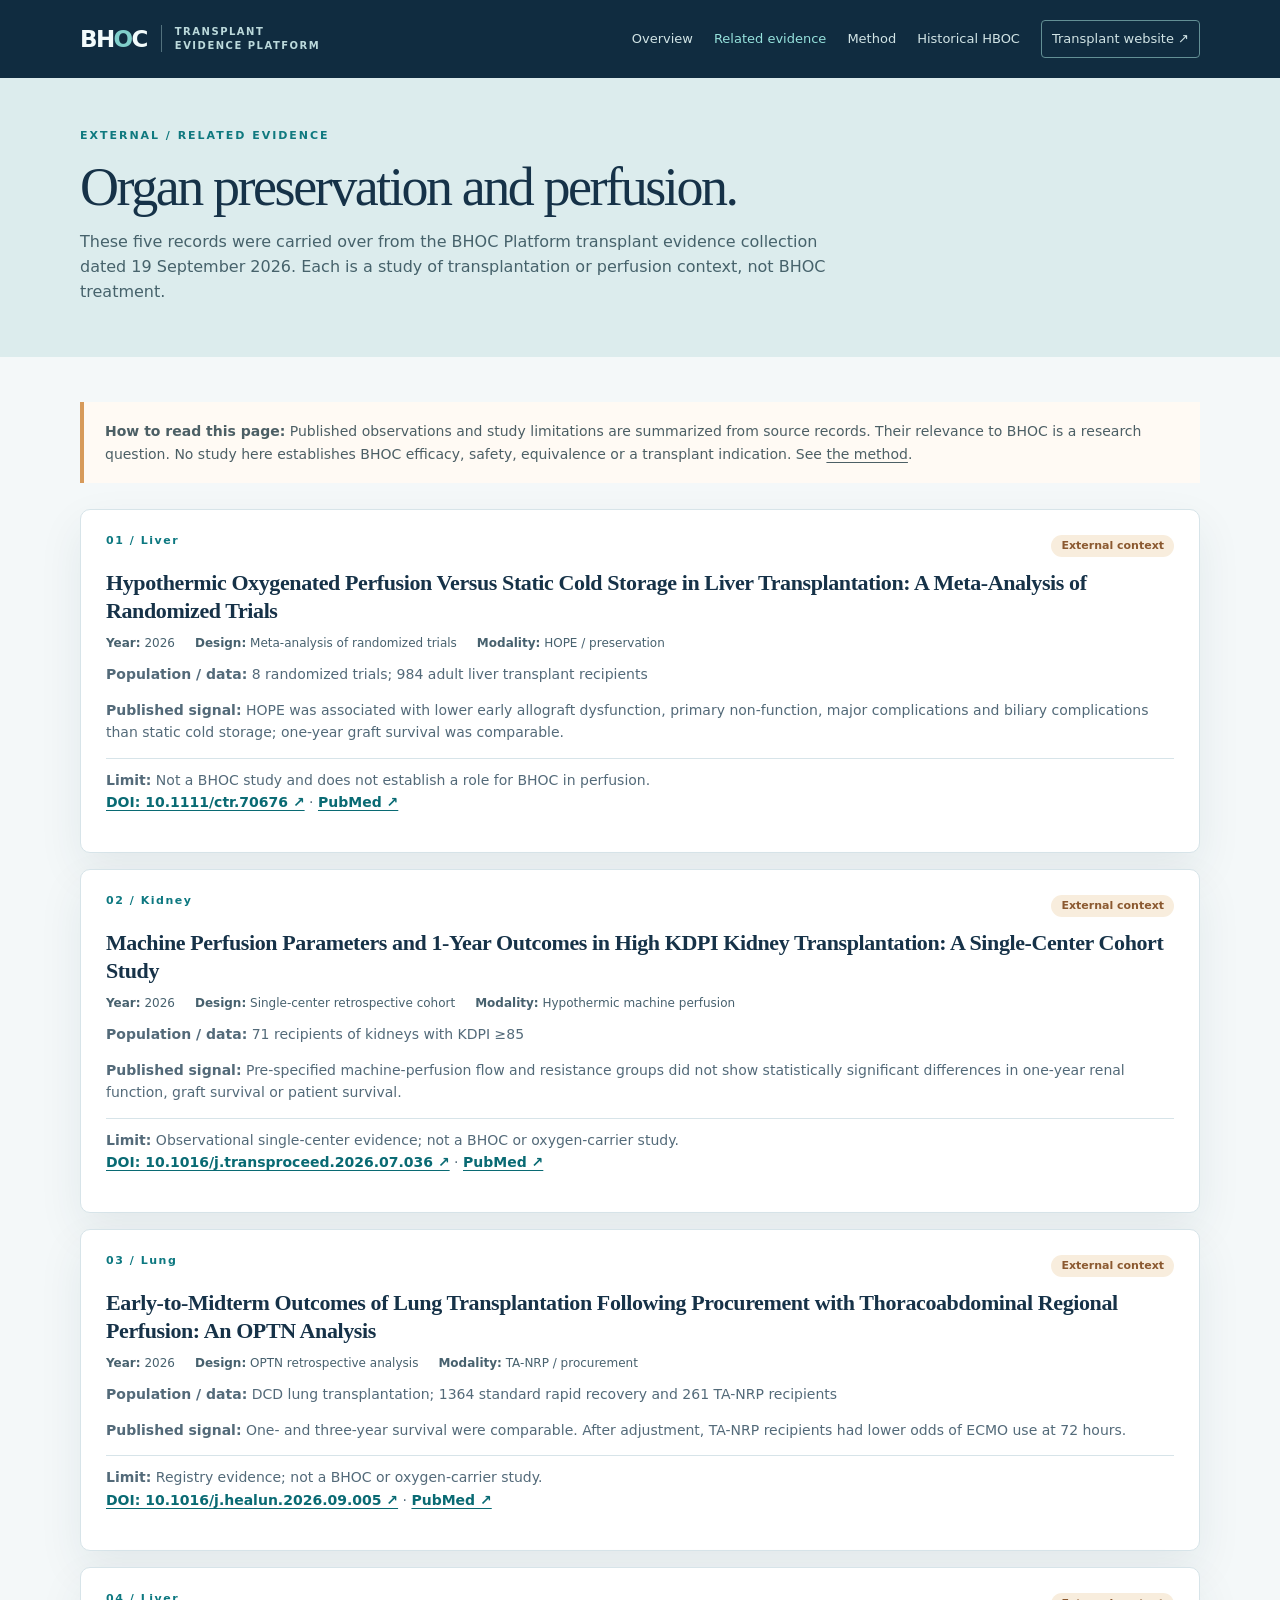
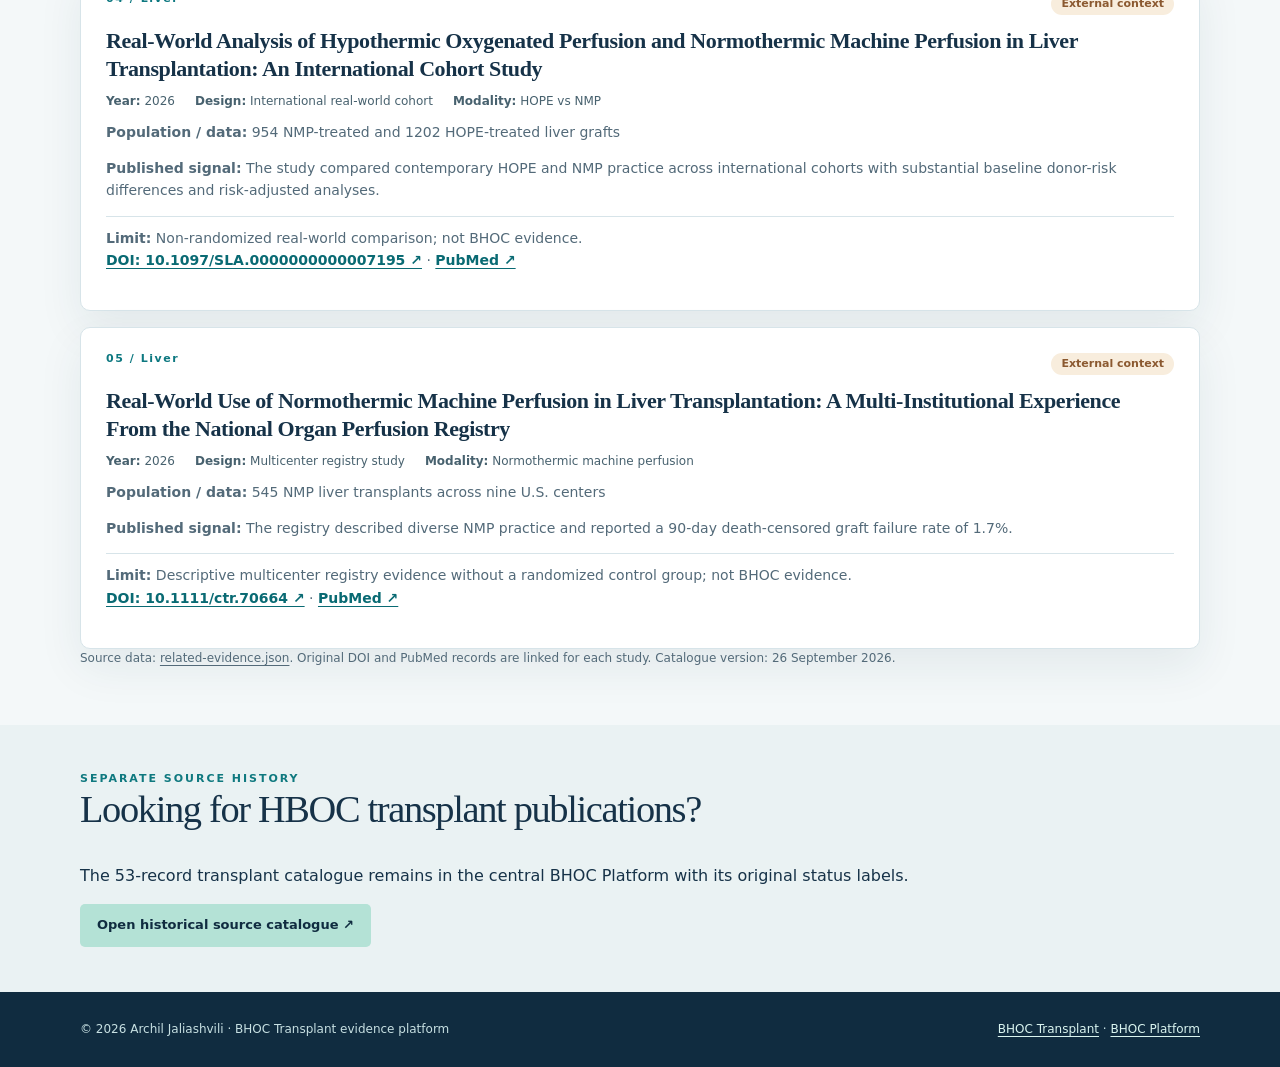
==== evidence.html @ d85bb1bb "Establish transplant evidence platform with source-linked related studies" ====
<!doctype html>
<html lang="en">
<head>
  <meta charset="utf-8"><meta name="viewport" content="width=device-width,initial-scale=1">
  <title>Related Transplant Evidence | BHOC Transplant Platform</title>
  <meta name="description" content="Five external transplant studies on organ preservation, oxygenated perfusion and procurement, with original sources and explicit BHOC evidence boundaries.">
  <meta name="robots" content="index,follow">
  <link rel="canonical" href="https://archiljali.github.io/BHOC-Transplant-platform/evidence.html">
  <link rel="stylesheet" href="assets/site.css">
</head>
<body>
<a class="skip" href="#main">Skip to content</a>
<header class="top"><nav class="wrap nav" aria-label="Main navigation">
  <a class="brand" href="./"><span class="mark">BH<span>O</span>C</span><span class="brand-sub">Transplant<br>Evidence Platform</span></a>
  <div class="links"><a href="./">Overview</a><a href="evidence.html" aria-current="page">Related evidence</a><a href="methodology.html">Method</a><a href="https://archiljali.github.io/BHOC-platform/transplant/Transplant-index.html">Historical HBOC</a><a class="web" href="https://bhoctransplant.com/">Transplant website ↗</a></div>
</nav></header>
<main id="main">
<section class="subhero"><div class="wrap"><div class="eyebrow">External / Related evidence</div><h1>Organ preservation and perfusion.</h1><p>These five records were carried over from the BHOC Platform transplant evidence collection dated 19 September 2026. Each is a study of transplantation or perfusion context, not BHOC treatment.</p></div></section>
<section class="section tight"><div class="wrap">
  <div class="notice"><strong>How to read this page:</strong> Published observations and study limitations are summarized from source records. Their relevance to BHOC is a research question. No study here establishes BHOC efficacy, safety, equivalence or a transplant indication. See <a href="methodology.html">the method</a>.</div>
  <div class="records">
<article class="record" id="TR-REL-2026-001"><div class="record-top"><span class="number">01 / Liver</span><span class="chip context">External context</span></div><h2>Hypothermic Oxygenated Perfusion Versus Static Cold Storage in Liver Transplantation: A Meta-Analysis of Randomized Trials</h2><dl><div><dt>Year:</dt> <dd>2026</dd></div><div><dt>Design:</dt> <dd>Meta-analysis of randomized trials</dd></div><div><dt>Modality:</dt> <dd>HOPE / preservation</dd></div></dl><p><strong>Population / data:</strong> 8 randomized trials; 984 adult liver transplant recipients</p><p><strong>Published signal:</strong> HOPE was associated with lower early allograft dysfunction, primary non-function, major complications and biliary complications than static cold storage; one-year graft survival was comparable.</p><p class="boundary"><strong>Limit:</strong> Not a BHOC study and does not establish a role for BHOC in perfusion.</p><p class="small"><a href="https://doi.org/10.1111/ctr.70676" rel="noopener noreferrer">DOI: 10.1111/ctr.70676 ↗</a> · <a href="https://pubmed.ncbi.nlm.nih.gov/42717689/" rel="noopener noreferrer">PubMed ↗</a></p></article>
<article class="record" id="TR-REL-2026-002"><div class="record-top"><span class="number">02 / Kidney</span><span class="chip context">External context</span></div><h2>Machine Perfusion Parameters and 1-Year Outcomes in High KDPI Kidney Transplantation: A Single-Center Cohort Study</h2><dl><div><dt>Year:</dt> <dd>2026</dd></div><div><dt>Design:</dt> <dd>Single-center retrospective cohort</dd></div><div><dt>Modality:</dt> <dd>Hypothermic machine perfusion</dd></div></dl><p><strong>Population / data:</strong> 71 recipients of kidneys with KDPI ≥85</p><p><strong>Published signal:</strong> Pre-specified machine-perfusion flow and resistance groups did not show statistically significant differences in one-year renal function, graft survival or patient survival.</p><p class="boundary"><strong>Limit:</strong> Observational single-center evidence; not a BHOC or oxygen-carrier study.</p><p class="small"><a href="https://doi.org/10.1016/j.transproceed.2026.07.036" rel="noopener noreferrer">DOI: 10.1016/j.transproceed.2026.07.036 ↗</a> · <a href="https://pubmed.ncbi.nlm.nih.gov/42731909/" rel="noopener noreferrer">PubMed ↗</a></p></article>
<article class="record" id="TR-REL-2026-003"><div class="record-top"><span class="number">03 / Lung</span><span class="chip context">External context</span></div><h2>Early-to-Midterm Outcomes of Lung Transplantation Following Procurement with Thoracoabdominal Regional Perfusion: An OPTN Analysis</h2><dl><div><dt>Year:</dt> <dd>2026</dd></div><div><dt>Design:</dt> <dd>OPTN retrospective analysis</dd></div><div><dt>Modality:</dt> <dd>TA-NRP / procurement</dd></div></dl><p><strong>Population / data:</strong> DCD lung transplantation; 1364 standard rapid recovery and 261 TA-NRP recipients</p><p><strong>Published signal:</strong> One- and three-year survival were comparable. After adjustment, TA-NRP recipients had lower odds of ECMO use at 72 hours.</p><p class="boundary"><strong>Limit:</strong> Registry evidence; not a BHOC or oxygen-carrier study.</p><p class="small"><a href="https://doi.org/10.1016/j.healun.2026.09.005" rel="noopener noreferrer">DOI: 10.1016/j.healun.2026.09.005 ↗</a> · <a href="https://pubmed.ncbi.nlm.nih.gov/42731647/" rel="noopener noreferrer">PubMed ↗</a></p></article>
<article class="record" id="TR-REL-2026-004"><div class="record-top"><span class="number">04 / Liver</span><span class="chip context">External context</span></div><h2>Real-World Analysis of Hypothermic Oxygenated Perfusion and Normothermic Machine Perfusion in Liver Transplantation: An International Cohort Study</h2><dl><div><dt>Year:</dt> <dd>2026</dd></div><div><dt>Design:</dt> <dd>International real-world cohort</dd></div><div><dt>Modality:</dt> <dd>HOPE vs NMP</dd></div></dl><p><strong>Population / data:</strong> 954 NMP-treated and 1202 HOPE-treated liver grafts</p><p><strong>Published signal:</strong> The study compared contemporary HOPE and NMP practice across international cohorts with substantial baseline donor-risk differences and risk-adjusted analyses.</p><p class="boundary"><strong>Limit:</strong> Non-randomized real-world comparison; not BHOC evidence.</p><p class="small"><a href="https://doi.org/10.1097/SLA.0000000000007195" rel="noopener noreferrer">DOI: 10.1097/SLA.0000000000007195 ↗</a> · <a href="https://pubmed.ncbi.nlm.nih.gov/42684111/" rel="noopener noreferrer">PubMed ↗</a></p></article>
<article class="record" id="TR-REL-2026-005"><div class="record-top"><span class="number">05 / Liver</span><span class="chip context">External context</span></div><h2>Real-World Use of Normothermic Machine Perfusion in Liver Transplantation: A Multi-Institutional Experience From the National Organ Perfusion Registry</h2><dl><div><dt>Year:</dt> <dd>2026</dd></div><div><dt>Design:</dt> <dd>Multicenter registry study</dd></div><div><dt>Modality:</dt> <dd>Normothermic machine perfusion</dd></div></dl><p><strong>Population / data:</strong> 545 NMP liver transplants across nine U.S. centers</p><p><strong>Published signal:</strong> The registry described diverse NMP practice and reported a 90-day death-censored graft failure rate of 1.7%.</p><p class="boundary"><strong>Limit:</strong> Descriptive multicenter registry evidence without a randomized control group; not BHOC evidence.</p><p class="small"><a href="https://doi.org/10.1111/ctr.70664" rel="noopener noreferrer">DOI: 10.1111/ctr.70664 ↗</a> · <a href="https://pubmed.ncbi.nlm.nih.gov/42672047/" rel="noopener noreferrer">PubMed ↗</a></p></article>
  </div>
  <p class="small">Source data: <a href="data/related-evidence.json">related-evidence.json</a>. Original DOI and PubMed records are linked for each study. Catalogue version: 26 September 2026.</p>
</div></section>
<section class="section alt tight"><div class="wrap"><div class="eyebrow">Separate source history</div><h2>Looking for HBOC transplant publications?</h2><p>The 53-record transplant catalogue remains in the central BHOC Platform with its original status labels.</p><a class="button" href="https://archiljali.github.io/BHOC-platform/transplant/Transplant-index.html">Open historical source catalogue ↗</a></div></section>
</main>
<footer class="footer"><div class="wrap"><span>© 2026 Archil Jaliashvili · BHOC Transplant evidence platform</span><span><a href="https://bhoctransplant.com/">BHOC Transplant</a> · <a href="https://archiljali.github.io/BHOC-platform/">BHOC Platform</a></span></div></footer>
</body></html>
---- assets/site.css ----
:root{color-scheme:light;--ink:#163248;--muted:#536a79;--line:#d7e4e9;--bg:#f4f8f9;--paper:#fff;--deep:#102c40;--teal:#0d7880;--aqua:#80cfcb;--gold:#d79a5a;--shadow:0 18px 45px rgba(21,60,75,.08)}
*{box-sizing:border-box}
html{scroll-behavior:smooth}
body{margin:0;background:var(--bg);color:var(--ink);font:16px/1.58 system-ui,-apple-system,BlinkMacSystemFont,"Segoe UI",sans-serif}
a{color:inherit;text-underline-offset:3px}
a:hover{color:var(--teal)}
.skip{position:absolute;top:-70px;left:20px;background:#fff;padding:9px;z-index:10}.skip:focus{top:10px}
.wrap{width:min(1120px,calc(100% - 44px));margin:auto}
.top{background:var(--deep);color:#f2fbfb}
.nav{min-height:78px;display:flex;align-items:center;justify-content:space-between;gap:26px}
.brand{text-decoration:none;display:flex;align-items:center;gap:14px;white-space:nowrap}
.mark{font-size:23px;font-weight:800;letter-spacing:-.07em}.mark span{color:var(--aqua)}
.brand-sub{border-left:1px solid #52717d;padding-left:13px;font-size:10px;line-height:1.35;text-transform:uppercase;letter-spacing:.15em;color:#bbd9db;font-weight:700}
.links{display:flex;flex-wrap:wrap;align-items:center;justify-content:flex-end;gap:21px;font-size:13px}
.links a{text-decoration:none;color:#d1e4e5}.links a:hover,.links a[aria-current="page"]{color:#96e2dc}
.links .web{border:1px solid #639095;border-radius:4px;padding:8px 10px}
.hero{position:relative;overflow:hidden;background:linear-gradient(125deg,#102c40 5%,#175467 70%,#247a80);color:#fff}
.hero:before{content:"";position:absolute;width:470px;height:470px;right:-100px;top:-200px;border-radius:50%;border:55px solid rgba(134,226,217,.12)}
.hero:after{content:"";position:absolute;width:240px;height:240px;right:15%;bottom:-160px;border-radius:50%;border:35px solid rgba(252,216,164,.1)}
.hero .wrap{position:relative;padding:64px 0 68px}
.eyebrow{text-transform:uppercase;letter-spacing:.18em;font-weight:800;font-size:11px;color:#0f797f}
.hero .eyebrow{color:#99e0d8}
h1,h2,h3,p{margin-top:0}
h1{max-width:820px;margin:14px 0 18px;font:400 clamp(40px,5vw,68px)/1.08 Georgia,serif;letter-spacing:-.045em}
h2{font:400 clamp(28px,3vw,39px)/1.15 Georgia,serif;letter-spacing:-.035em}
h3{font:600 20px/1.2 Georgia,serif}
.lead{max-width:710px;color:#d7e9e9;font-size:17px}
.actions{display:flex;gap:10px;flex-wrap:wrap;margin-top:28px}
.button{display:inline-flex;align-items:center;justify-content:center;min-height:43px;padding:9px 16px;border:1px solid transparent;border-radius:5px;background:#b4e2d6;color:#102c40;font-size:13px;font-weight:750;text-decoration:none}
.button:hover{background:#fff;color:#102c40}.button.ghost{background:transparent;color:#e9f5f4;border-color:#89b7b9}.button.ghost:hover{background:#fff;color:#102c40}
.band{border-bottom:1px solid var(--line);background:#e9f2f3}
.band .wrap{display:flex;flex-wrap:wrap;gap:20px 30px;padding:15px 0;font-size:12px;color:#465f69}
.band b{color:var(--teal)}
.section{padding:64px 0}
.section.tight{padding:45px 0}
.section.alt{background:#eaf2f3}
.section-head{max-width:780px;margin-bottom:25px}
.section-head p{color:var(--muted)}
.grid{display:grid;grid-template-columns:repeat(3,minmax(0,1fr));gap:15px}
.card,.record,.note{border:1px solid var(--line);border-radius:10px;background:var(--paper);box-shadow:var(--shadow)}
.card{padding:26px;min-height:228px}
.card h3{margin:11px 0 10px}
.card p,.record p{color:var(--muted);font-size:14px}
.card a,.record a{font-weight:700;color:#096a73}
.number{color:var(--teal);font:800 11px/1 system-ui,sans-serif;letter-spacing:.14em}
.notice{border-left:4px solid var(--gold);padding:18px 21px;background:#fffaf4;color:#4c5f65;font-size:14px}
.split{display:grid;grid-template-columns:1.4fr 1fr;gap:23px;align-items:start}
.list{padding-left:19px;margin:0}.list li{margin:8px 0}
.subhero{padding:49px 0 37px;background:#dceced}
.subhero h1{font-size:clamp(35px,4.3vw,54px);margin-bottom:12px}
.subhero p{max-width:780px;color:#46626b}
.records{display:grid;gap:16px;margin-top:26px}
.record{padding:25px}
.record-top{display:flex;gap:12px;justify-content:space-between;align-items:flex-start}
.record h2{font:600 22px/1.26 Georgia,serif;margin:12px 0 10px;letter-spacing:-.018em}
.record dl{display:flex;flex-wrap:wrap;gap:8px 20px;margin:0 0 10px;color:#47616e;font-size:12px}
.record dt{font-weight:800;display:inline}.record dd{display:inline;margin:0}
.record .boundary{border-top:1px solid var(--line);padding-top:10px;margin-bottom:0}
.chip{display:inline-block;border-radius:999px;background:#e4f2ef;color:#116e73;padding:5px 10px;font:700 11px/1.1 system-ui,sans-serif}
.chip.context{background:#f8eddd;color:#8b5930}
.small{font-size:12px;color:var(--muted)}
.footer{background:#102c40;color:#c7e0e2;padding:28px 0;font-size:12px}
.footer .wrap{display:flex;flex-wrap:wrap;justify-content:space-between;gap:15px}
.footer a{color:#d9f4ef}
@media(max-width:800px){.nav{align-items:flex-start;flex-direction:column;padding:17px 0}.links{justify-content:flex-start;gap:12px 18px}.grid{grid-template-columns:1fr 1fr}.split{grid-template-columns:1fr}}
@media(max-width:560px){.wrap{width:min(100% - 30px,1120px)}.hero .wrap{padding:46px 0 50px}.grid{grid-template-columns:1fr}.card{min-height:0}.section{padding:42px 0}.record{padding:20px}.links{font-size:12px}}
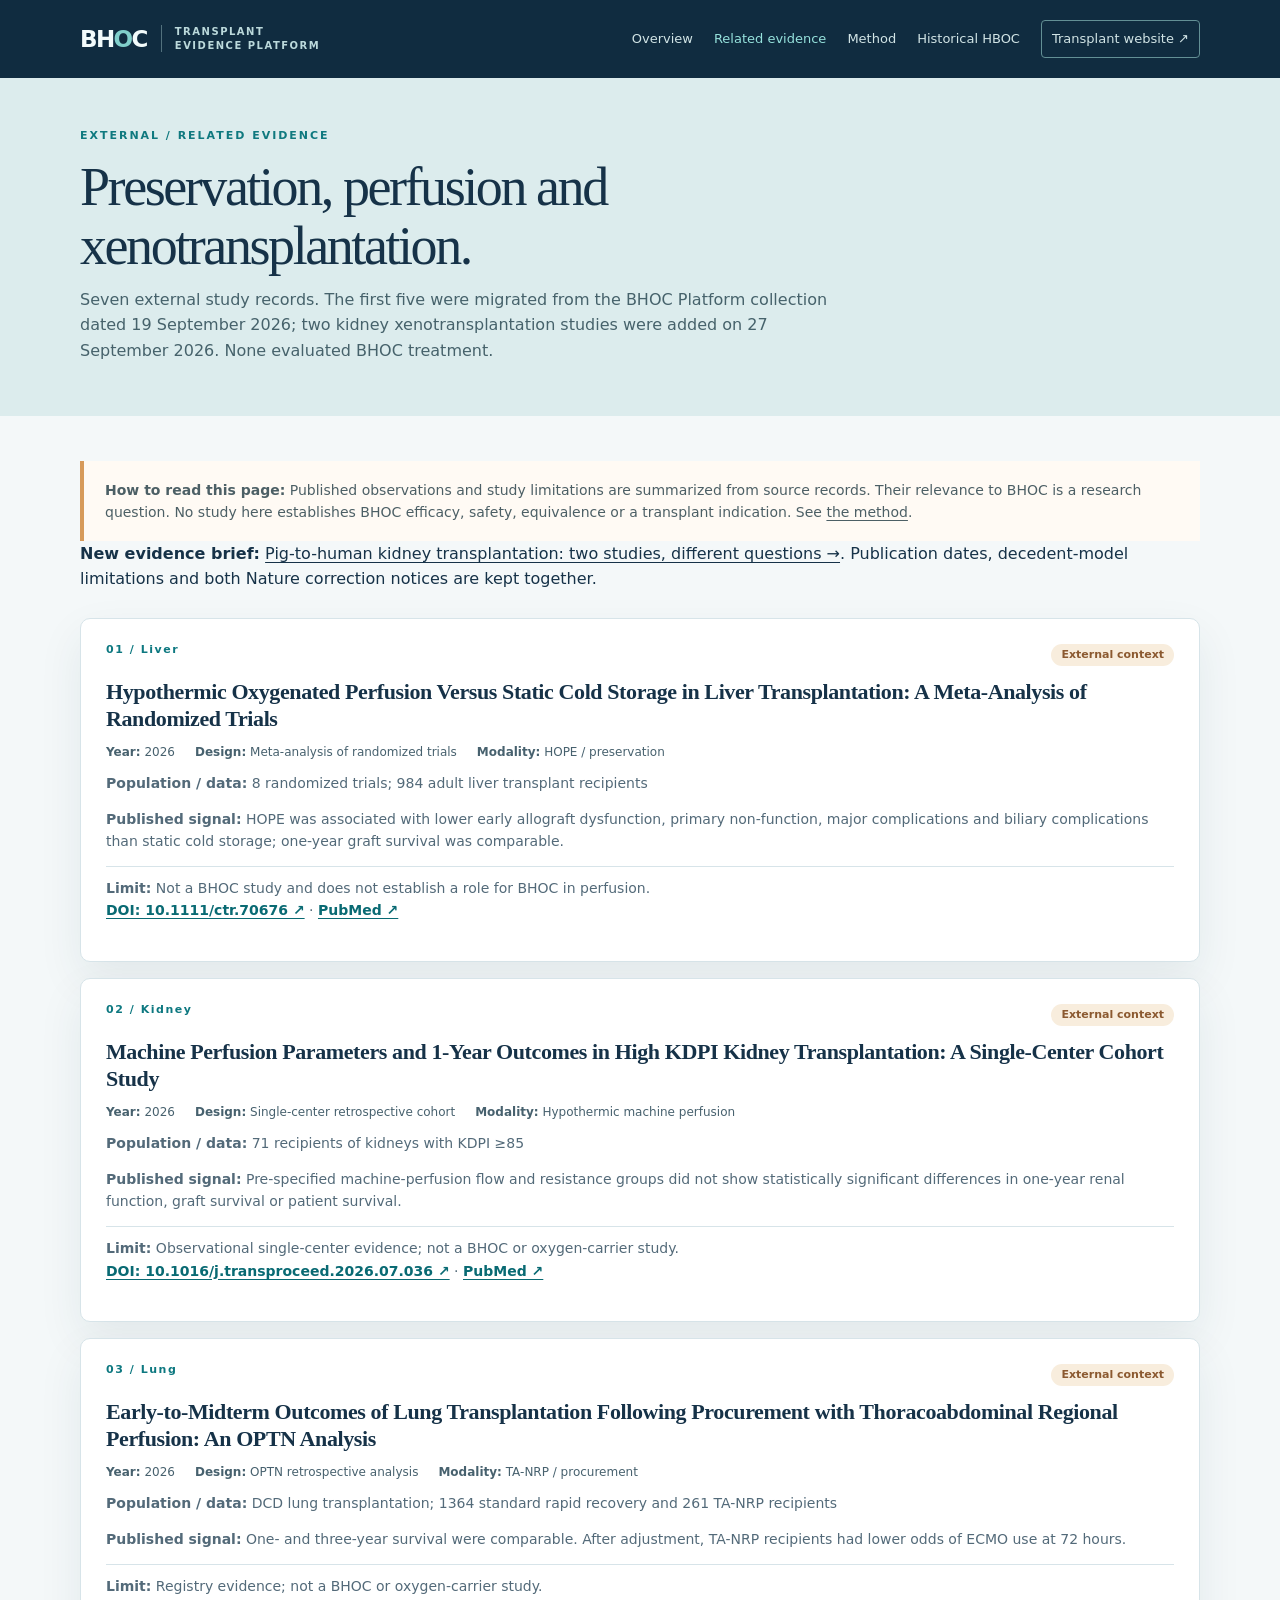
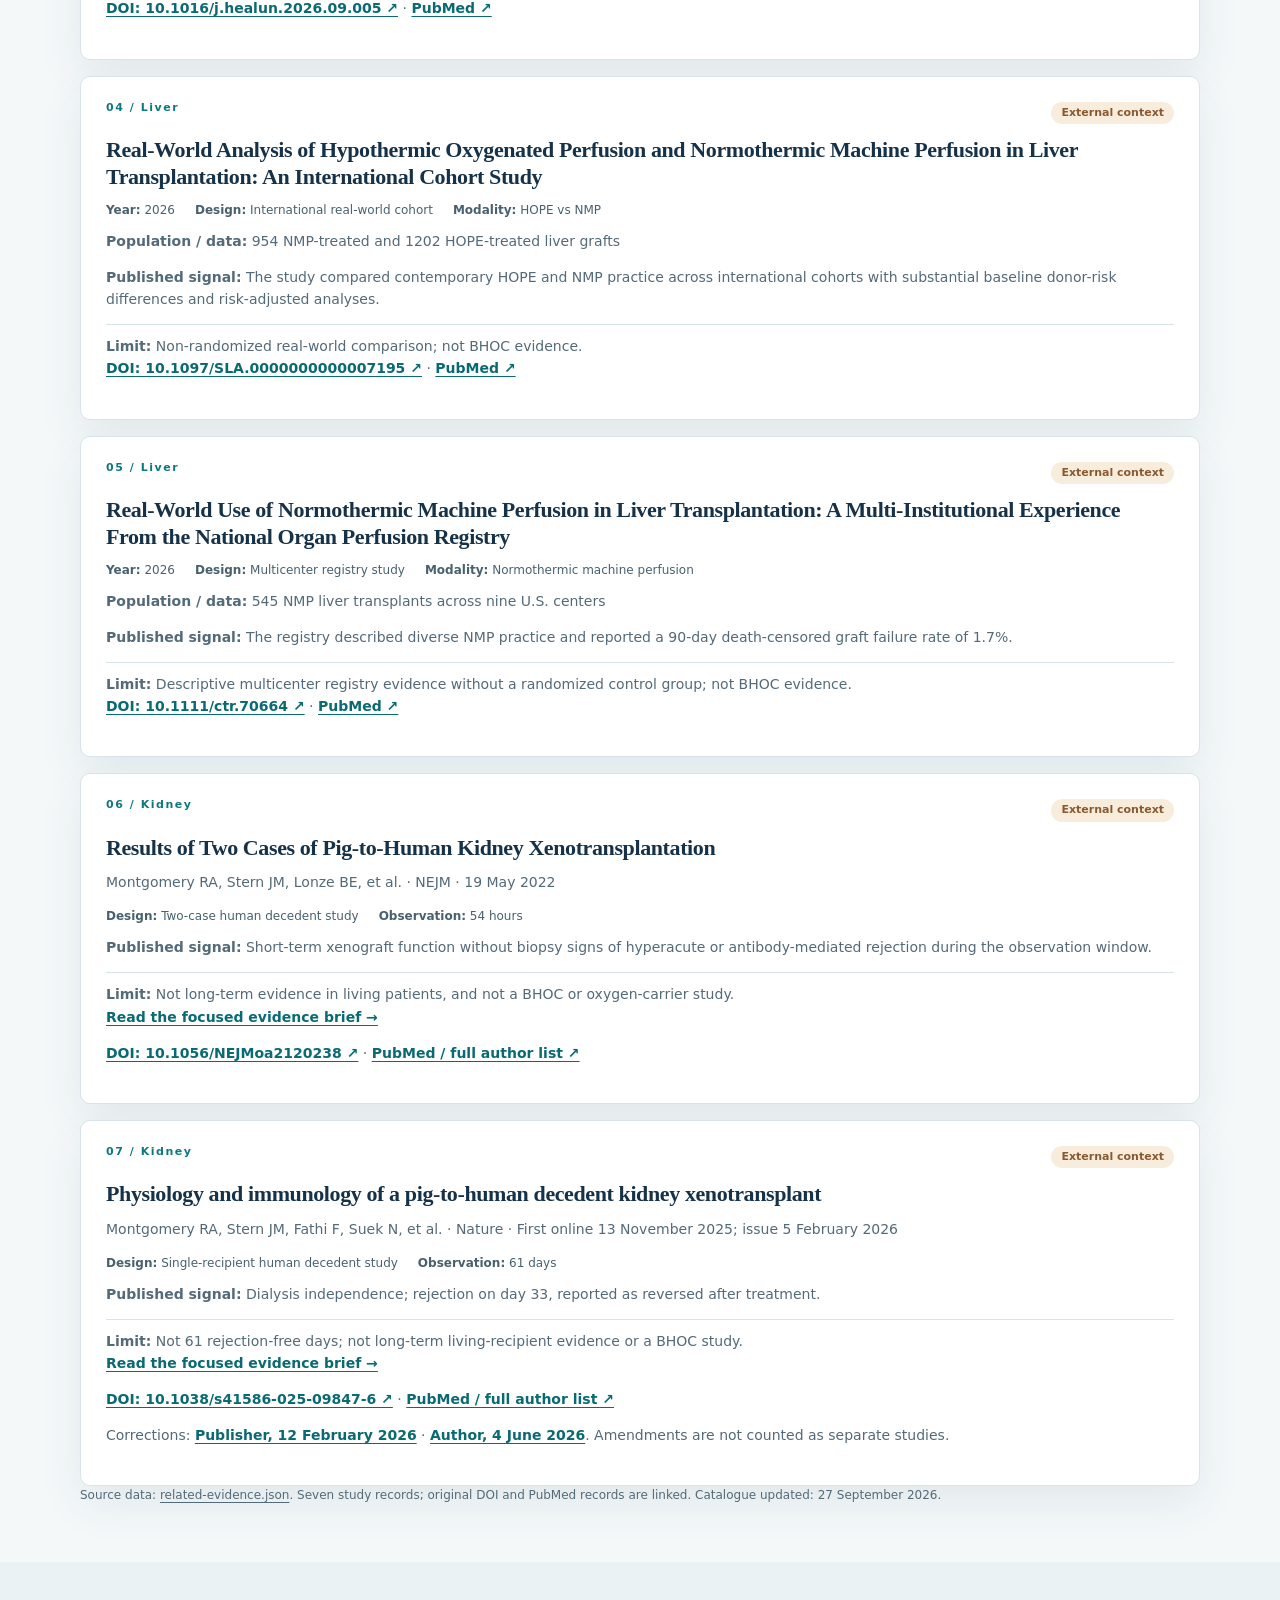
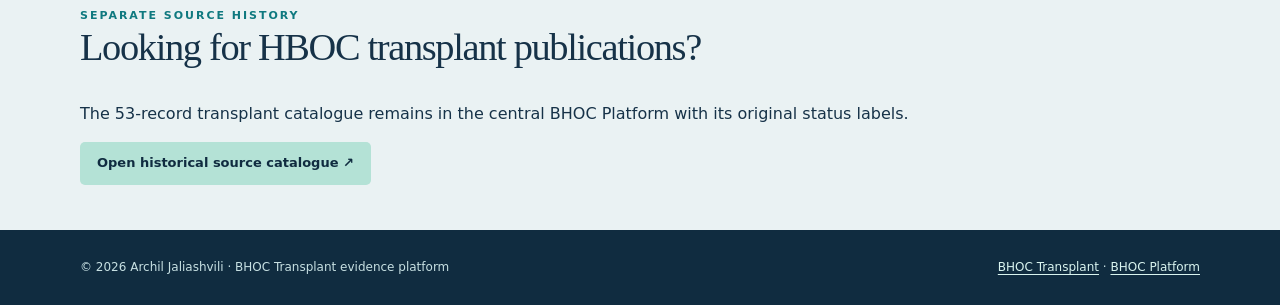
==== commit ea81e0ab: "Expand related evidence to seven studies and surface the Montgomery evidence brief" ====
--- a/evidence.html
+++ b/evidence.html
@@ -3,7 +3,7 @@
 <head>
   <meta charset="utf-8"><meta name="viewport" content="width=device-width,initial-scale=1">
   <title>Related Transplant Evidence | BHOC Transplant Platform</title>
-  <meta name="description" content="Five external transplant studies on organ preservation, oxygenated perfusion and procurement, with original sources and explicit BHOC evidence boundaries.">
+  <meta name="description" content="Seven external transplant studies on preservation, perfusion, procurement and kidney xenotransplantation, with original sources and clear BHOC evidence boundaries.">
   <meta name="robots" content="index,follow">
   <link rel="canonical" href="https://archiljali.github.io/BHOC-Transplant-platform/evidence.html">
   <link rel="stylesheet" href="assets/site.css">
@@ -15,17 +15,20 @@
   <div class="links"><a href="./">Overview</a><a href="evidence.html" aria-current="page">Related evidence</a><a href="methodology.html">Method</a><a href="https://archiljali.github.io/BHOC-platform/transplant/Transplant-index.html">Historical HBOC</a><a class="web" href="https://bhoctransplant.com/">Transplant website ↗</a></div>
 </nav></header>
 <main id="main">
-<section class="subhero"><div class="wrap"><div class="eyebrow">External / Related evidence</div><h1>Organ preservation and perfusion.</h1><p>These five records were carried over from the BHOC Platform transplant evidence collection dated 19 September 2026. Each is a study of transplantation or perfusion context, not BHOC treatment.</p></div></section>
+<section class="subhero"><div class="wrap"><div class="eyebrow">External / Related evidence</div><h1>Preservation, perfusion and xenotransplantation.</h1><p>Seven external study records. The first five were migrated from the BHOC Platform collection dated 19 September 2026; two kidney xenotransplantation studies were added on 27 September 2026. None evaluated BHOC treatment.</p></div></section>
 <section class="section tight"><div class="wrap">
   <div class="notice"><strong>How to read this page:</strong> Published observations and study limitations are summarized from source records. Their relevance to BHOC is a research question. No study here establishes BHOC efficacy, safety, equivalence or a transplant indication. See <a href="methodology.html">the method</a>.</div>
+  <p><strong>New evidence brief:</strong> <a href="montgomery-kidney-xenotransplantation-evidence.html">Pig-to-human kidney transplantation: two studies, different questions →</a>. Publication dates, decedent-model limitations and both Nature correction notices are kept together.</p>
   <div class="records">
 <article class="record" id="TR-REL-2026-001"><div class="record-top"><span class="number">01 / Liver</span><span class="chip context">External context</span></div><h2>Hypothermic Oxygenated Perfusion Versus Static Cold Storage in Liver Transplantation: A Meta-Analysis of Randomized Trials</h2><dl><div><dt>Year:</dt> <dd>2026</dd></div><div><dt>Design:</dt> <dd>Meta-analysis of randomized trials</dd></div><div><dt>Modality:</dt> <dd>HOPE / preservation</dd></div></dl><p><strong>Population / data:</strong> 8 randomized trials; 984 adult liver transplant recipients</p><p><strong>Published signal:</strong> HOPE was associated with lower early allograft dysfunction, primary non-function, major complications and biliary complications than static cold storage; one-year graft survival was comparable.</p><p class="boundary"><strong>Limit:</strong> Not a BHOC study and does not establish a role for BHOC in perfusion.</p><p class="small"><a href="https://doi.org/10.1111/ctr.70676" rel="noopener noreferrer">DOI: 10.1111/ctr.70676 ↗</a> · <a href="https://pubmed.ncbi.nlm.nih.gov/42717689/" rel="noopener noreferrer">PubMed ↗</a></p></article>
 <article class="record" id="TR-REL-2026-002"><div class="record-top"><span class="number">02 / Kidney</span><span class="chip context">External context</span></div><h2>Machine Perfusion Parameters and 1-Year Outcomes in High KDPI Kidney Transplantation: A Single-Center Cohort Study</h2><dl><div><dt>Year:</dt> <dd>2026</dd></div><div><dt>Design:</dt> <dd>Single-center retrospective cohort</dd></div><div><dt>Modality:</dt> <dd>Hypothermic machine perfusion</dd></div></dl><p><strong>Population / data:</strong> 71 recipients of kidneys with KDPI ≥85</p><p><strong>Published signal:</strong> Pre-specified machine-perfusion flow and resistance groups did not show statistically significant differences in one-year renal function, graft survival or patient survival.</p><p class="boundary"><strong>Limit:</strong> Observational single-center evidence; not a BHOC or oxygen-carrier study.</p><p class="small"><a href="https://doi.org/10.1016/j.transproceed.2026.07.036" rel="noopener noreferrer">DOI: 10.1016/j.transproceed.2026.07.036 ↗</a> · <a href="https://pubmed.ncbi.nlm.nih.gov/42731909/" rel="noopener noreferrer">PubMed ↗</a></p></article>
 <article class="record" id="TR-REL-2026-003"><div class="record-top"><span class="number">03 / Lung</span><span class="chip context">External context</span></div><h2>Early-to-Midterm Outcomes of Lung Transplantation Following Procurement with Thoracoabdominal Regional Perfusion: An OPTN Analysis</h2><dl><div><dt>Year:</dt> <dd>2026</dd></div><div><dt>Design:</dt> <dd>OPTN retrospective analysis</dd></div><div><dt>Modality:</dt> <dd>TA-NRP / procurement</dd></div></dl><p><strong>Population / data:</strong> DCD lung transplantation; 1364 standard rapid recovery and 261 TA-NRP recipients</p><p><strong>Published signal:</strong> One- and three-year survival were comparable. After adjustment, TA-NRP recipients had lower odds of ECMO use at 72 hours.</p><p class="boundary"><strong>Limit:</strong> Registry evidence; not a BHOC or oxygen-carrier study.</p><p class="small"><a href="https://doi.org/10.1016/j.healun.2026.09.005" rel="noopener noreferrer">DOI: 10.1016/j.healun.2026.09.005 ↗</a> · <a href="https://pubmed.ncbi.nlm.nih.gov/42731647/" rel="noopener noreferrer">PubMed ↗</a></p></article>
 <article class="record" id="TR-REL-2026-004"><div class="record-top"><span class="number">04 / Liver</span><span class="chip context">External context</span></div><h2>Real-World Analysis of Hypothermic Oxygenated Perfusion and Normothermic Machine Perfusion in Liver Transplantation: An International Cohort Study</h2><dl><div><dt>Year:</dt> <dd>2026</dd></div><div><dt>Design:</dt> <dd>International real-world cohort</dd></div><div><dt>Modality:</dt> <dd>HOPE vs NMP</dd></div></dl><p><strong>Population / data:</strong> 954 NMP-treated and 1202 HOPE-treated liver grafts</p><p><strong>Published signal:</strong> The study compared contemporary HOPE and NMP practice across international cohorts with substantial baseline donor-risk differences and risk-adjusted analyses.</p><p class="boundary"><strong>Limit:</strong> Non-randomized real-world comparison; not BHOC evidence.</p><p class="small"><a href="https://doi.org/10.1097/SLA.0000000000007195" rel="noopener noreferrer">DOI: 10.1097/SLA.0000000000007195 ↗</a> · <a href="https://pubmed.ncbi.nlm.nih.gov/42684111/" rel="noopener noreferrer">PubMed ↗</a></p></article>
 <article class="record" id="TR-REL-2026-005"><div class="record-top"><span class="number">05 / Liver</span><span class="chip context">External context</span></div><h2>Real-World Use of Normothermic Machine Perfusion in Liver Transplantation: A Multi-Institutional Experience From the National Organ Perfusion Registry</h2><dl><div><dt>Year:</dt> <dd>2026</dd></div><div><dt>Design:</dt> <dd>Multicenter registry study</dd></div><div><dt>Modality:</dt> <dd>Normothermic machine perfusion</dd></div></dl><p><strong>Population / data:</strong> 545 NMP liver transplants across nine U.S. centers</p><p><strong>Published signal:</strong> The registry described diverse NMP practice and reported a 90-day death-censored graft failure rate of 1.7%.</p><p class="boundary"><strong>Limit:</strong> Descriptive multicenter registry evidence without a randomized control group; not BHOC evidence.</p><p class="small"><a href="https://doi.org/10.1111/ctr.70664" rel="noopener noreferrer">DOI: 10.1111/ctr.70664 ↗</a> · <a href="https://pubmed.ncbi.nlm.nih.gov/42672047/" rel="noopener noreferrer">PubMed ↗</a></p></article>
+<article class="record" id="TR-REL-2022-006"><div class="record-top"><span class="number">06 / Kidney</span><span class="chip context">External context</span></div><h2>Results of Two Cases of Pig-to-Human Kidney Xenotransplantation</h2><p class="small">Montgomery RA, Stern JM, Lonze BE, et al. · NEJM · 19 May 2022</p><dl><div><dt>Design:</dt> <dd>Two-case human decedent study</dd></div><div><dt>Observation:</dt> <dd>54 hours</dd></div></dl><p><strong>Published signal:</strong> Short-term xenograft function without biopsy signs of hyperacute or antibody-mediated rejection during the observation window.</p><p class="boundary"><strong>Limit:</strong> Not long-term evidence in living patients, and not a BHOC or oxygen-carrier study.</p><p><a href="montgomery-kidney-xenotransplantation-evidence.html#study-2022">Read the focused evidence brief →</a></p><p class="small"><a href="https://doi.org/10.1056/NEJMoa2120238">DOI: 10.1056/NEJMoa2120238 ↗</a> · <a href="https://pubmed.ncbi.nlm.nih.gov/35584156/">PubMed / full author list ↗</a></p></article>
+<article class="record" id="TR-REL-2026-007"><div class="record-top"><span class="number">07 / Kidney</span><span class="chip context">External context</span></div><h2>Physiology and immunology of a pig-to-human decedent kidney xenotransplant</h2><p class="small">Montgomery RA, Stern JM, Fathi F, Suek N, et al. · Nature · First online 13 November 2025; issue 5 February 2026</p><dl><div><dt>Design:</dt> <dd>Single-recipient human decedent study</dd></div><div><dt>Observation:</dt> <dd>61 days</dd></div></dl><p><strong>Published signal:</strong> Dialysis independence; rejection on day 33, reported as reversed after treatment.</p><p class="boundary"><strong>Limit:</strong> Not 61 rejection-free days; not long-term living-recipient evidence or a BHOC study.</p><p><a href="montgomery-kidney-xenotransplantation-evidence.html#study-2026">Read the focused evidence brief →</a></p><p class="small"><a href="https://doi.org/10.1038/s41586-025-09847-6">DOI: 10.1038/s41586-025-09847-6 ↗</a> · <a href="https://pubmed.ncbi.nlm.nih.gov/41233546/">PubMed / full author list ↗</a></p><p class="small">Corrections: <a href="https://doi.org/10.1038/s41586-026-10252-w">Publisher, 12 February 2026</a> · <a href="https://doi.org/10.1038/s41586-026-10694-2">Author, 4 June 2026</a>. Amendments are not counted as separate studies.</p></article>
   </div>
-  <p class="small">Source data: <a href="data/related-evidence.json">related-evidence.json</a>. Original DOI and PubMed records are linked for each study. Catalogue version: 26 September 2026.</p>
+  <p class="small">Source data: <a href="data/related-evidence.json">related-evidence.json</a>. Seven study records; original DOI and PubMed records are linked. Catalogue updated: <time datetime="2026-09-27">27 September 2026</time>.</p>
 </div></section>
 <section class="section alt tight"><div class="wrap"><div class="eyebrow">Separate source history</div><h2>Looking for HBOC transplant publications?</h2><p>The 53-record transplant catalogue remains in the central BHOC Platform with its original status labels.</p><a class="button" href="https://archiljali.github.io/BHOC-platform/transplant/Transplant-index.html">Open historical source catalogue ↗</a></div></section>
 </main>
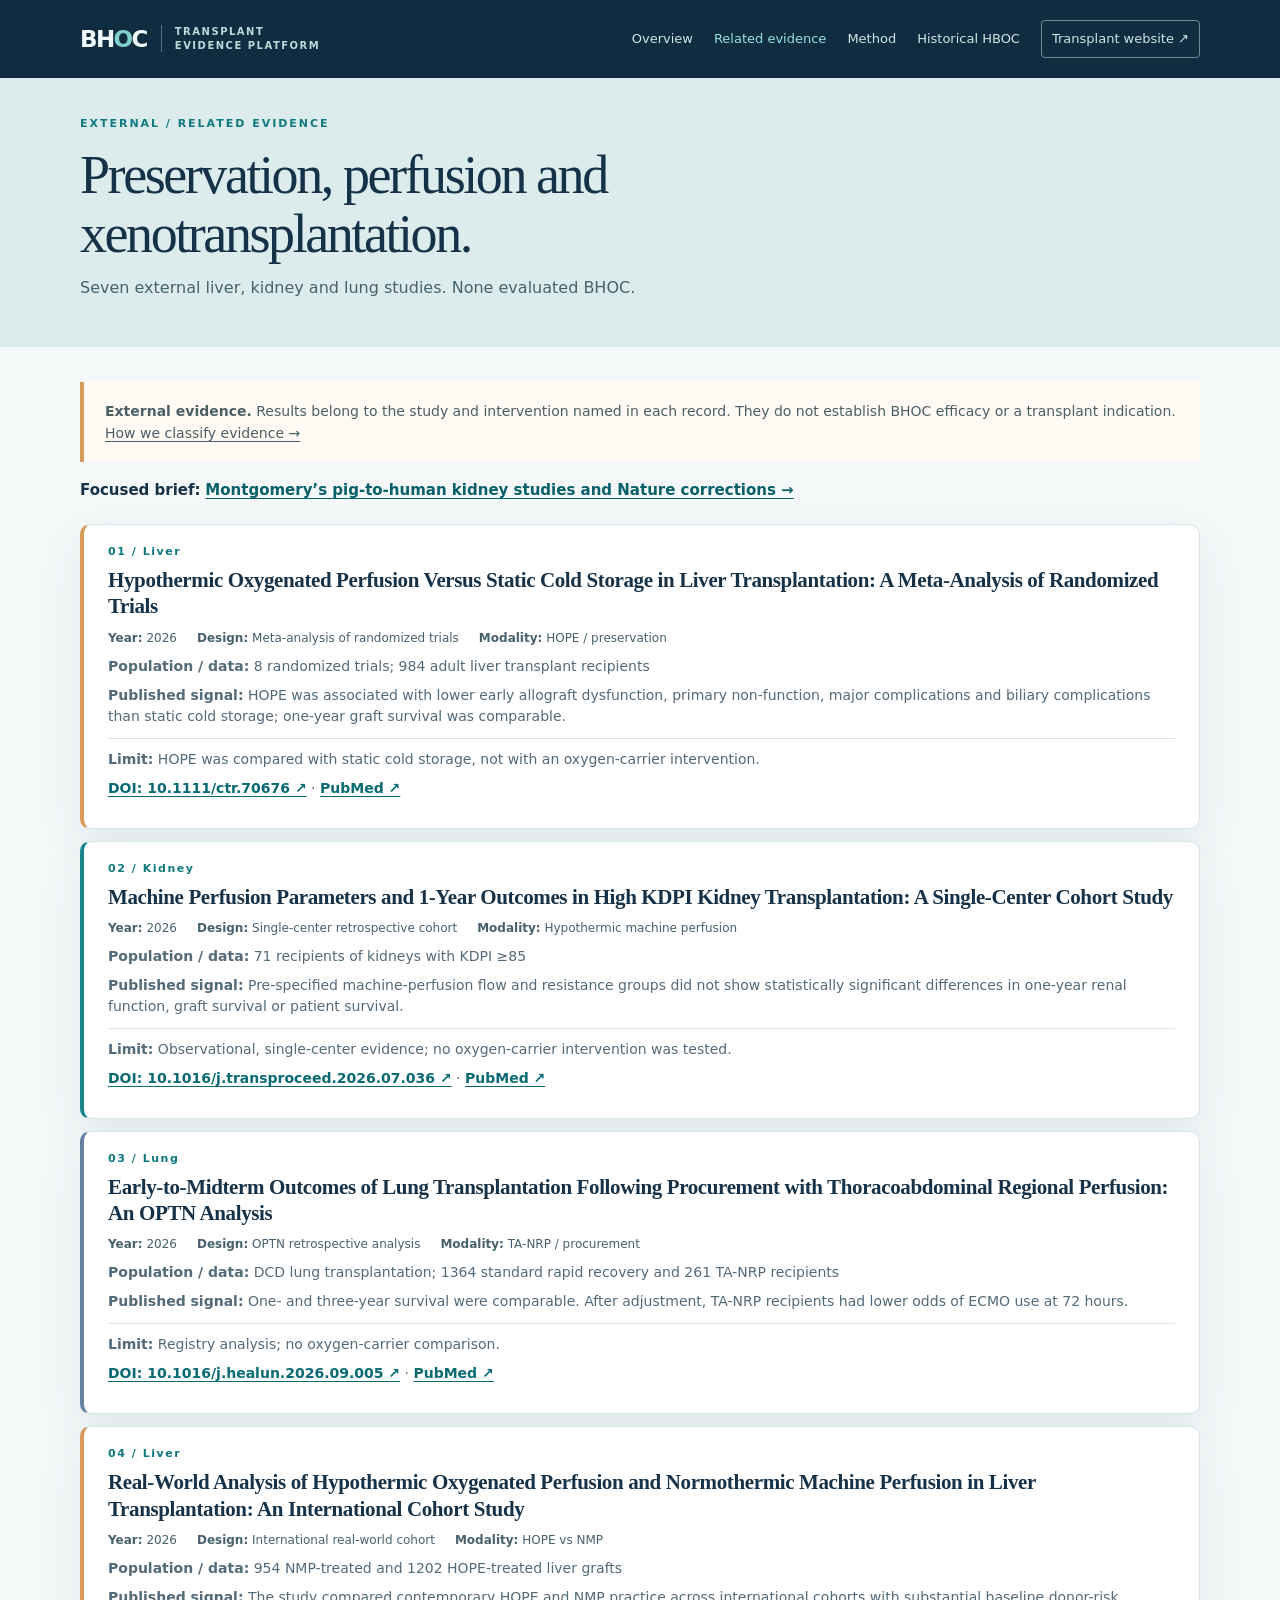
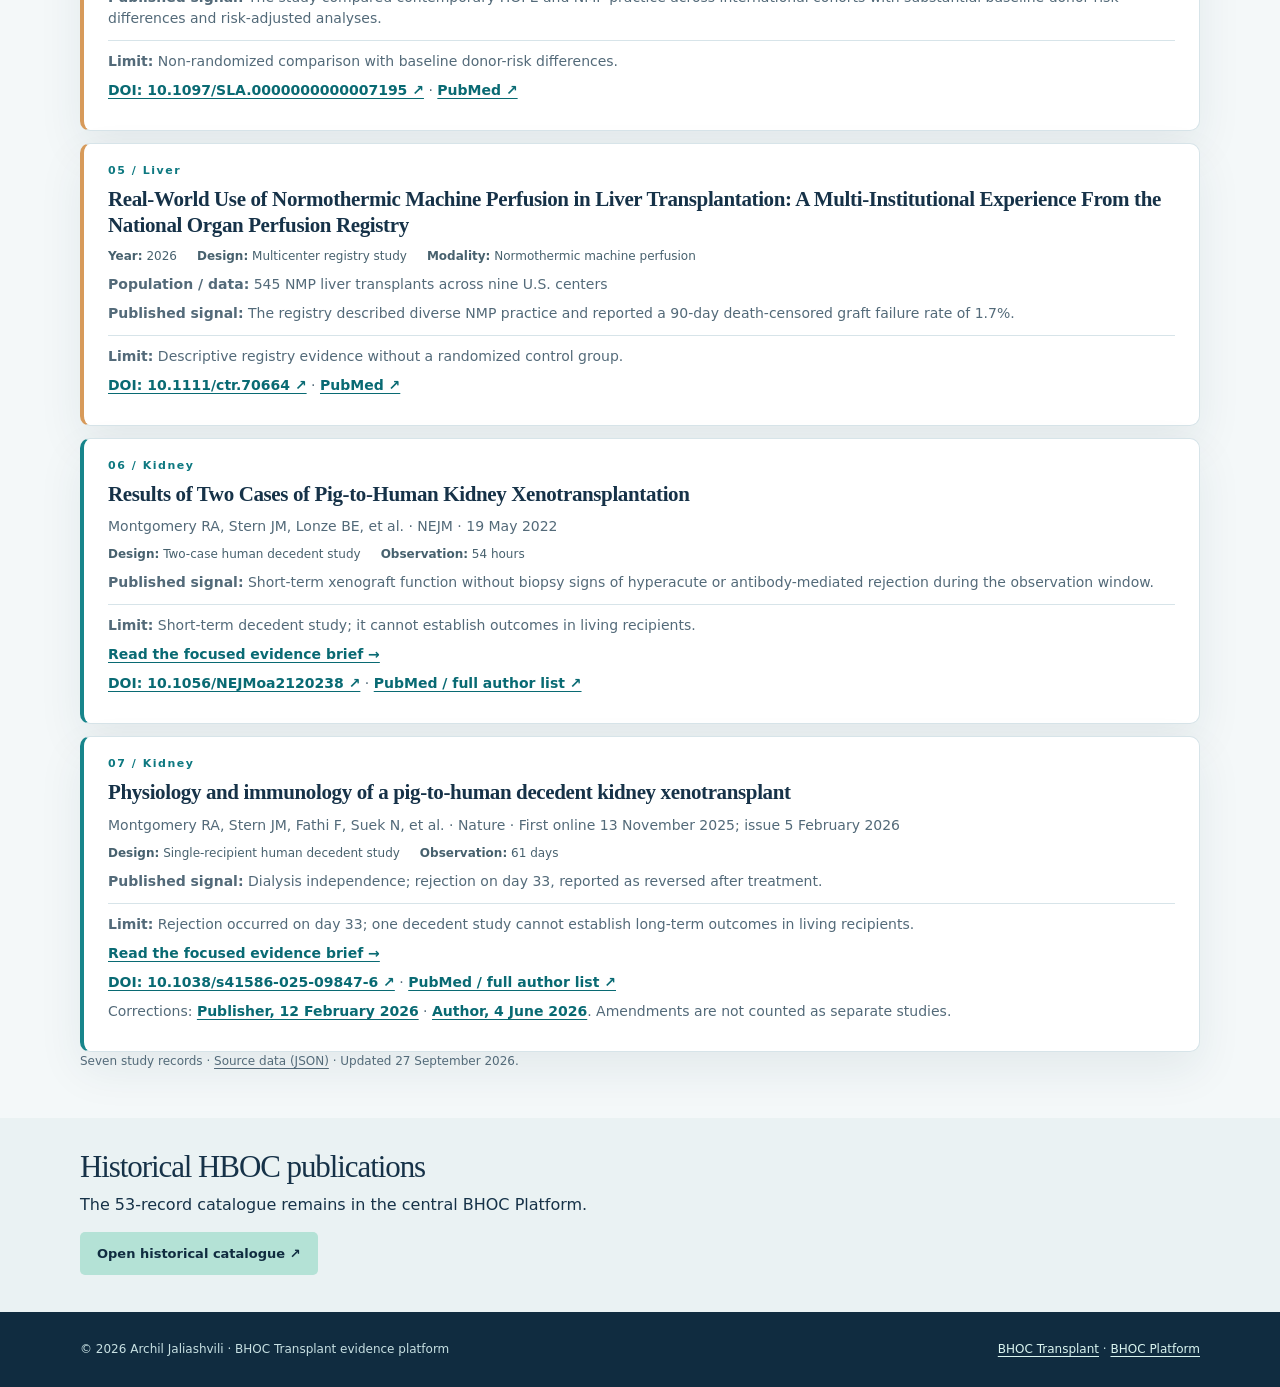
==== commit 8cd2fcfb: "Tighten transplant evidence navigation and improve record readability" ====
--- a/evidence.html
+++ b/evidence.html
@@ -6,31 +6,31 @@
   <meta name="description" content="Seven external transplant studies on preservation, perfusion, procurement and kidney xenotransplantation, with original sources and clear BHOC evidence boundaries.">
   <meta name="robots" content="index,follow">
   <link rel="canonical" href="https://archiljali.github.io/BHOC-Transplant-platform/evidence.html">
-  <link rel="stylesheet" href="assets/site.css">
+  <link rel="stylesheet" href="assets/site.css?v=readability-1">
 </head>
-<body>
+<body class="platform-evidence">
 <a class="skip" href="#main">Skip to content</a>
 <header class="top"><nav class="wrap nav" aria-label="Main navigation">
   <a class="brand" href="./"><span class="mark">BH<span>O</span>C</span><span class="brand-sub">Transplant<br>Evidence Platform</span></a>
   <div class="links"><a href="./">Overview</a><a href="evidence.html" aria-current="page">Related evidence</a><a href="methodology.html">Method</a><a href="https://archiljali.github.io/BHOC-platform/transplant/Transplant-index.html">Historical HBOC</a><a class="web" href="https://bhoctransplant.com/">Transplant website ↗</a></div>
 </nav></header>
 <main id="main">
-<section class="subhero"><div class="wrap"><div class="eyebrow">External / Related evidence</div><h1>Preservation, perfusion and xenotransplantation.</h1><p>Seven external study records. The first five were migrated from the BHOC Platform collection dated 19 September 2026; two kidney xenotransplantation studies were added on 27 September 2026. None evaluated BHOC treatment.</p></div></section>
+<section class="subhero"><div class="wrap"><div class="eyebrow">External / Related evidence</div><h1>Preservation, perfusion and xenotransplantation.</h1><p>Seven external liver, kidney and lung studies. None evaluated BHOC.</p></div></section>
 <section class="section tight"><div class="wrap">
-  <div class="notice"><strong>How to read this page:</strong> Published observations and study limitations are summarized from source records. Their relevance to BHOC is a research question. No study here establishes BHOC efficacy, safety, equivalence or a transplant indication. See <a href="methodology.html">the method</a>.</div>
-  <p><strong>New evidence brief:</strong> <a href="montgomery-kidney-xenotransplantation-evidence.html">Pig-to-human kidney transplantation: two studies, different questions →</a>. Publication dates, decedent-model limitations and both Nature correction notices are kept together.</p>
+  <div class="notice"><strong>External evidence.</strong> Results belong to the study and intervention named in each record. They do not establish BHOC efficacy or a transplant indication. <a href="methodology.html">How we classify evidence →</a></div>
+  <p class="featured-brief"><strong>Focused brief:</strong> <a href="montgomery-kidney-xenotransplantation-evidence.html">Montgomery’s pig-to-human kidney studies and Nature corrections →</a></p>
   <div class="records">
-<article class="record" id="TR-REL-2026-001"><div class="record-top"><span class="number">01 / Liver</span><span class="chip context">External context</span></div><h2>Hypothermic Oxygenated Perfusion Versus Static Cold Storage in Liver Transplantation: A Meta-Analysis of Randomized Trials</h2><dl><div><dt>Year:</dt> <dd>2026</dd></div><div><dt>Design:</dt> <dd>Meta-analysis of randomized trials</dd></div><div><dt>Modality:</dt> <dd>HOPE / preservation</dd></div></dl><p><strong>Population / data:</strong> 8 randomized trials; 984 adult liver transplant recipients</p><p><strong>Published signal:</strong> HOPE was associated with lower early allograft dysfunction, primary non-function, major complications and biliary complications than static cold storage; one-year graft survival was comparable.</p><p class="boundary"><strong>Limit:</strong> Not a BHOC study and does not establish a role for BHOC in perfusion.</p><p class="small"><a href="https://doi.org/10.1111/ctr.70676" rel="noopener noreferrer">DOI: 10.1111/ctr.70676 ↗</a> · <a href="https://pubmed.ncbi.nlm.nih.gov/42717689/" rel="noopener noreferrer">PubMed ↗</a></p></article>
-<article class="record" id="TR-REL-2026-002"><div class="record-top"><span class="number">02 / Kidney</span><span class="chip context">External context</span></div><h2>Machine Perfusion Parameters and 1-Year Outcomes in High KDPI Kidney Transplantation: A Single-Center Cohort Study</h2><dl><div><dt>Year:</dt> <dd>2026</dd></div><div><dt>Design:</dt> <dd>Single-center retrospective cohort</dd></div><div><dt>Modality:</dt> <dd>Hypothermic machine perfusion</dd></div></dl><p><strong>Population / data:</strong> 71 recipients of kidneys with KDPI ≥85</p><p><strong>Published signal:</strong> Pre-specified machine-perfusion flow and resistance groups did not show statistically significant differences in one-year renal function, graft survival or patient survival.</p><p class="boundary"><strong>Limit:</strong> Observational single-center evidence; not a BHOC or oxygen-carrier study.</p><p class="small"><a href="https://doi.org/10.1016/j.transproceed.2026.07.036" rel="noopener noreferrer">DOI: 10.1016/j.transproceed.2026.07.036 ↗</a> · <a href="https://pubmed.ncbi.nlm.nih.gov/42731909/" rel="noopener noreferrer">PubMed ↗</a></p></article>
-<article class="record" id="TR-REL-2026-003"><div class="record-top"><span class="number">03 / Lung</span><span class="chip context">External context</span></div><h2>Early-to-Midterm Outcomes of Lung Transplantation Following Procurement with Thoracoabdominal Regional Perfusion: An OPTN Analysis</h2><dl><div><dt>Year:</dt> <dd>2026</dd></div><div><dt>Design:</dt> <dd>OPTN retrospective analysis</dd></div><div><dt>Modality:</dt> <dd>TA-NRP / procurement</dd></div></dl><p><strong>Population / data:</strong> DCD lung transplantation; 1364 standard rapid recovery and 261 TA-NRP recipients</p><p><strong>Published signal:</strong> One- and three-year survival were comparable. After adjustment, TA-NRP recipients had lower odds of ECMO use at 72 hours.</p><p class="boundary"><strong>Limit:</strong> Registry evidence; not a BHOC or oxygen-carrier study.</p><p class="small"><a href="https://doi.org/10.1016/j.healun.2026.09.005" rel="noopener noreferrer">DOI: 10.1016/j.healun.2026.09.005 ↗</a> · <a href="https://pubmed.ncbi.nlm.nih.gov/42731647/" rel="noopener noreferrer">PubMed ↗</a></p></article>
-<article class="record" id="TR-REL-2026-004"><div class="record-top"><span class="number">04 / Liver</span><span class="chip context">External context</span></div><h2>Real-World Analysis of Hypothermic Oxygenated Perfusion and Normothermic Machine Perfusion in Liver Transplantation: An International Cohort Study</h2><dl><div><dt>Year:</dt> <dd>2026</dd></div><div><dt>Design:</dt> <dd>International real-world cohort</dd></div><div><dt>Modality:</dt> <dd>HOPE vs NMP</dd></div></dl><p><strong>Population / data:</strong> 954 NMP-treated and 1202 HOPE-treated liver grafts</p><p><strong>Published signal:</strong> The study compared contemporary HOPE and NMP practice across international cohorts with substantial baseline donor-risk differences and risk-adjusted analyses.</p><p class="boundary"><strong>Limit:</strong> Non-randomized real-world comparison; not BHOC evidence.</p><p class="small"><a href="https://doi.org/10.1097/SLA.0000000000007195" rel="noopener noreferrer">DOI: 10.1097/SLA.0000000000007195 ↗</a> · <a href="https://pubmed.ncbi.nlm.nih.gov/42684111/" rel="noopener noreferrer">PubMed ↗</a></p></article>
-<article class="record" id="TR-REL-2026-005"><div class="record-top"><span class="number">05 / Liver</span><span class="chip context">External context</span></div><h2>Real-World Use of Normothermic Machine Perfusion in Liver Transplantation: A Multi-Institutional Experience From the National Organ Perfusion Registry</h2><dl><div><dt>Year:</dt> <dd>2026</dd></div><div><dt>Design:</dt> <dd>Multicenter registry study</dd></div><div><dt>Modality:</dt> <dd>Normothermic machine perfusion</dd></div></dl><p><strong>Population / data:</strong> 545 NMP liver transplants across nine U.S. centers</p><p><strong>Published signal:</strong> The registry described diverse NMP practice and reported a 90-day death-censored graft failure rate of 1.7%.</p><p class="boundary"><strong>Limit:</strong> Descriptive multicenter registry evidence without a randomized control group; not BHOC evidence.</p><p class="small"><a href="https://doi.org/10.1111/ctr.70664" rel="noopener noreferrer">DOI: 10.1111/ctr.70664 ↗</a> · <a href="https://pubmed.ncbi.nlm.nih.gov/42672047/" rel="noopener noreferrer">PubMed ↗</a></p></article>
-<article class="record" id="TR-REL-2022-006"><div class="record-top"><span class="number">06 / Kidney</span><span class="chip context">External context</span></div><h2>Results of Two Cases of Pig-to-Human Kidney Xenotransplantation</h2><p class="small">Montgomery RA, Stern JM, Lonze BE, et al. · NEJM · 19 May 2022</p><dl><div><dt>Design:</dt> <dd>Two-case human decedent study</dd></div><div><dt>Observation:</dt> <dd>54 hours</dd></div></dl><p><strong>Published signal:</strong> Short-term xenograft function without biopsy signs of hyperacute or antibody-mediated rejection during the observation window.</p><p class="boundary"><strong>Limit:</strong> Not long-term evidence in living patients, and not a BHOC or oxygen-carrier study.</p><p><a href="montgomery-kidney-xenotransplantation-evidence.html#study-2022">Read the focused evidence brief →</a></p><p class="small"><a href="https://doi.org/10.1056/NEJMoa2120238">DOI: 10.1056/NEJMoa2120238 ↗</a> · <a href="https://pubmed.ncbi.nlm.nih.gov/35584156/">PubMed / full author list ↗</a></p></article>
-<article class="record" id="TR-REL-2026-007"><div class="record-top"><span class="number">07 / Kidney</span><span class="chip context">External context</span></div><h2>Physiology and immunology of a pig-to-human decedent kidney xenotransplant</h2><p class="small">Montgomery RA, Stern JM, Fathi F, Suek N, et al. · Nature · First online 13 November 2025; issue 5 February 2026</p><dl><div><dt>Design:</dt> <dd>Single-recipient human decedent study</dd></div><div><dt>Observation:</dt> <dd>61 days</dd></div></dl><p><strong>Published signal:</strong> Dialysis independence; rejection on day 33, reported as reversed after treatment.</p><p class="boundary"><strong>Limit:</strong> Not 61 rejection-free days; not long-term living-recipient evidence or a BHOC study.</p><p><a href="montgomery-kidney-xenotransplantation-evidence.html#study-2026">Read the focused evidence brief →</a></p><p class="small"><a href="https://doi.org/10.1038/s41586-025-09847-6">DOI: 10.1038/s41586-025-09847-6 ↗</a> · <a href="https://pubmed.ncbi.nlm.nih.gov/41233546/">PubMed / full author list ↗</a></p><p class="small">Corrections: <a href="https://doi.org/10.1038/s41586-026-10252-w">Publisher, 12 February 2026</a> · <a href="https://doi.org/10.1038/s41586-026-10694-2">Author, 4 June 2026</a>. Amendments are not counted as separate studies.</p></article>
+<article class="record organ-liver" id="TR-REL-2026-001"><div class="record-top"><span class="number">01 / Liver</span></div><h2>Hypothermic Oxygenated Perfusion Versus Static Cold Storage in Liver Transplantation: A Meta-Analysis of Randomized Trials</h2><dl><div><dt>Year:</dt> <dd>2026</dd></div><div><dt>Design:</dt> <dd>Meta-analysis of randomized trials</dd></div><div><dt>Modality:</dt> <dd>HOPE / preservation</dd></div></dl><p><strong>Population / data:</strong> 8 randomized trials; 984 adult liver transplant recipients</p><p><strong>Published signal:</strong> HOPE was associated with lower early allograft dysfunction, primary non-function, major complications and biliary complications than static cold storage; one-year graft survival was comparable.</p><p class="boundary"><strong>Limit:</strong> HOPE was compared with static cold storage, not with an oxygen-carrier intervention.</p><p class="small"><a href="https://doi.org/10.1111/ctr.70676" rel="noopener noreferrer">DOI: 10.1111/ctr.70676 ↗</a> · <a href="https://pubmed.ncbi.nlm.nih.gov/42717689/" rel="noopener noreferrer">PubMed ↗</a></p></article>
+<article class="record organ-kidney" id="TR-REL-2026-002"><div class="record-top"><span class="number">02 / Kidney</span></div><h2>Machine Perfusion Parameters and 1-Year Outcomes in High KDPI Kidney Transplantation: A Single-Center Cohort Study</h2><dl><div><dt>Year:</dt> <dd>2026</dd></div><div><dt>Design:</dt> <dd>Single-center retrospective cohort</dd></div><div><dt>Modality:</dt> <dd>Hypothermic machine perfusion</dd></div></dl><p><strong>Population / data:</strong> 71 recipients of kidneys with KDPI ≥85</p><p><strong>Published signal:</strong> Pre-specified machine-perfusion flow and resistance groups did not show statistically significant differences in one-year renal function, graft survival or patient survival.</p><p class="boundary"><strong>Limit:</strong> Observational, single-center evidence; no oxygen-carrier intervention was tested.</p><p class="small"><a href="https://doi.org/10.1016/j.transproceed.2026.07.036" rel="noopener noreferrer">DOI: 10.1016/j.transproceed.2026.07.036 ↗</a> · <a href="https://pubmed.ncbi.nlm.nih.gov/42731909/" rel="noopener noreferrer">PubMed ↗</a></p></article>
+<article class="record organ-lung" id="TR-REL-2026-003"><div class="record-top"><span class="number">03 / Lung</span></div><h2>Early-to-Midterm Outcomes of Lung Transplantation Following Procurement with Thoracoabdominal Regional Perfusion: An OPTN Analysis</h2><dl><div><dt>Year:</dt> <dd>2026</dd></div><div><dt>Design:</dt> <dd>OPTN retrospective analysis</dd></div><div><dt>Modality:</dt> <dd>TA-NRP / procurement</dd></div></dl><p><strong>Population / data:</strong> DCD lung transplantation; 1364 standard rapid recovery and 261 TA-NRP recipients</p><p><strong>Published signal:</strong> One- and three-year survival were comparable. After adjustment, TA-NRP recipients had lower odds of ECMO use at 72 hours.</p><p class="boundary"><strong>Limit:</strong> Registry analysis; no oxygen-carrier comparison.</p><p class="small"><a href="https://doi.org/10.1016/j.healun.2026.09.005" rel="noopener noreferrer">DOI: 10.1016/j.healun.2026.09.005 ↗</a> · <a href="https://pubmed.ncbi.nlm.nih.gov/42731647/" rel="noopener noreferrer">PubMed ↗</a></p></article>
+<article class="record organ-liver" id="TR-REL-2026-004"><div class="record-top"><span class="number">04 / Liver</span></div><h2>Real-World Analysis of Hypothermic Oxygenated Perfusion and Normothermic Machine Perfusion in Liver Transplantation: An International Cohort Study</h2><dl><div><dt>Year:</dt> <dd>2026</dd></div><div><dt>Design:</dt> <dd>International real-world cohort</dd></div><div><dt>Modality:</dt> <dd>HOPE vs NMP</dd></div></dl><p><strong>Population / data:</strong> 954 NMP-treated and 1202 HOPE-treated liver grafts</p><p><strong>Published signal:</strong> The study compared contemporary HOPE and NMP practice across international cohorts with substantial baseline donor-risk differences and risk-adjusted analyses.</p><p class="boundary"><strong>Limit:</strong> Non-randomized comparison with baseline donor-risk differences.</p><p class="small"><a href="https://doi.org/10.1097/SLA.0000000000007195" rel="noopener noreferrer">DOI: 10.1097/SLA.0000000000007195 ↗</a> · <a href="https://pubmed.ncbi.nlm.nih.gov/42684111/" rel="noopener noreferrer">PubMed ↗</a></p></article>
+<article class="record organ-liver" id="TR-REL-2026-005"><div class="record-top"><span class="number">05 / Liver</span></div><h2>Real-World Use of Normothermic Machine Perfusion in Liver Transplantation: A Multi-Institutional Experience From the National Organ Perfusion Registry</h2><dl><div><dt>Year:</dt> <dd>2026</dd></div><div><dt>Design:</dt> <dd>Multicenter registry study</dd></div><div><dt>Modality:</dt> <dd>Normothermic machine perfusion</dd></div></dl><p><strong>Population / data:</strong> 545 NMP liver transplants across nine U.S. centers</p><p><strong>Published signal:</strong> The registry described diverse NMP practice and reported a 90-day death-censored graft failure rate of 1.7%.</p><p class="boundary"><strong>Limit:</strong> Descriptive registry evidence without a randomized control group.</p><p class="small"><a href="https://doi.org/10.1111/ctr.70664" rel="noopener noreferrer">DOI: 10.1111/ctr.70664 ↗</a> · <a href="https://pubmed.ncbi.nlm.nih.gov/42672047/" rel="noopener noreferrer">PubMed ↗</a></p></article>
+<article class="record organ-kidney" id="TR-REL-2022-006"><div class="record-top"><span class="number">06 / Kidney</span></div><h2>Results of Two Cases of Pig-to-Human Kidney Xenotransplantation</h2><p class="small">Montgomery RA, Stern JM, Lonze BE, et al. · NEJM · 19 May 2022</p><dl><div><dt>Design:</dt> <dd>Two-case human decedent study</dd></div><div><dt>Observation:</dt> <dd>54 hours</dd></div></dl><p><strong>Published signal:</strong> Short-term xenograft function without biopsy signs of hyperacute or antibody-mediated rejection during the observation window.</p><p class="boundary"><strong>Limit:</strong> Short-term decedent study; it cannot establish outcomes in living recipients.</p><p><a href="montgomery-kidney-xenotransplantation-evidence.html#study-2022">Read the focused evidence brief →</a></p><p class="small"><a href="https://doi.org/10.1056/NEJMoa2120238">DOI: 10.1056/NEJMoa2120238 ↗</a> · <a href="https://pubmed.ncbi.nlm.nih.gov/35584156/">PubMed / full author list ↗</a></p></article>
+<article class="record organ-kidney" id="TR-REL-2026-007"><div class="record-top"><span class="number">07 / Kidney</span></div><h2>Physiology and immunology of a pig-to-human decedent kidney xenotransplant</h2><p class="small">Montgomery RA, Stern JM, Fathi F, Suek N, et al. · Nature · First online 13 November 2025; issue 5 February 2026</p><dl><div><dt>Design:</dt> <dd>Single-recipient human decedent study</dd></div><div><dt>Observation:</dt> <dd>61 days</dd></div></dl><p><strong>Published signal:</strong> Dialysis independence; rejection on day 33, reported as reversed after treatment.</p><p class="boundary"><strong>Limit:</strong> Rejection occurred on day 33; one decedent study cannot establish long-term outcomes in living recipients.</p><p><a href="montgomery-kidney-xenotransplantation-evidence.html#study-2026">Read the focused evidence brief →</a></p><p class="small"><a href="https://doi.org/10.1038/s41586-025-09847-6">DOI: 10.1038/s41586-025-09847-6 ↗</a> · <a href="https://pubmed.ncbi.nlm.nih.gov/41233546/">PubMed / full author list ↗</a></p><p class="small">Corrections: <a href="https://doi.org/10.1038/s41586-026-10252-w">Publisher, 12 February 2026</a> · <a href="https://doi.org/10.1038/s41586-026-10694-2">Author, 4 June 2026</a>. Amendments are not counted as separate studies.</p></article>
   </div>
-  <p class="small">Source data: <a href="data/related-evidence.json">related-evidence.json</a>. Seven study records; original DOI and PubMed records are linked. Catalogue updated: <time datetime="2026-09-27">27 September 2026</time>.</p>
+  <p class="small">Seven study records · <a href="data/related-evidence.json">Source data (JSON)</a> · Updated <time datetime="2026-09-27">27 September 2026</time>.</p>
 </div></section>
-<section class="section alt tight"><div class="wrap"><div class="eyebrow">Separate source history</div><h2>Looking for HBOC transplant publications?</h2><p>The 53-record transplant catalogue remains in the central BHOC Platform with its original status labels.</p><a class="button" href="https://archiljali.github.io/BHOC-platform/transplant/Transplant-index.html">Open historical source catalogue ↗</a></div></section>
+<section class="section alt tight"><div class="wrap"><h2>Historical HBOC publications</h2><p>The 53-record catalogue remains in the central BHOC Platform.</p><a class="button" href="https://archiljali.github.io/BHOC-platform/transplant/Transplant-index.html">Open historical catalogue ↗</a></div></section>
 </main>
 <footer class="footer"><div class="wrap"><span>© 2026 Archil Jaliashvili · BHOC Transplant evidence platform</span><span><a href="https://bhoctransplant.com/">BHOC Transplant</a> · <a href="https://archiljali.github.io/BHOC-platform/">BHOC Platform</a></span></div></footer>
 </body></html>
--- a/assets/site.css
+++ b/assets/site.css
@@ -64,3 +64,116 @@
 .footer a{color:#d9f4ef}
 @media(max-width:800px){.nav{align-items:flex-start;flex-direction:column;padding:17px 0}.links{justify-content:flex-start;gap:12px 18px}.grid{grid-template-columns:1fr 1fr}.split{grid-template-columns:1fr}}
 @media(max-width:560px){.wrap{width:min(100% - 30px,1120px)}.hero .wrap{padding:46px 0 50px}.grid{grid-template-columns:1fr}.card{min-height:0}.section{padding:42px 0}.record{padding:20px}.links{font-size:12px}}
+
+/* Focused evidence brief: a readable comparison of the two Montgomery studies. */
+.brief-page { background:#f2f6f7; }
+.brief-page .brief-hero { padding:40px 0 57px; background:linear-gradient(118deg,#e9f3f4 0%,#e7edf5 100%); border-bottom:1px solid #cbdce1; }
+.brief-crumb { display:flex; align-items:center; gap:10px; margin-bottom:27px; color:#435e6a; font-size:13px; }
+.brief-crumb a { color:#1c5965; font-weight:700; }
+.brief-crumb span { color:#899ca5; }
+.brief-hero .eyebrow { color:#176a74; }
+.brief-hero h1 { max-width:970px; margin:11px 0 15px; color:#112e42; font-size:clamp(37px,4.4vw,61px); line-height:1.1; }
+.brief-hero p { max-width:810px; margin:0; color:#385463; font-size:17px; line-height:1.56; }
+.brief-hero .brief-date { margin-top:18px; font-size:13px; font-weight:600; color:#536e79; }
+.brief-page .brief { position:relative; margin-top:-27px; padding-bottom:68px; }
+.brief-highlights { display:grid; grid-template-columns:repeat(2,minmax(0,1fr)); gap:14px; }
+.brief-highlights a { display:flex; flex-direction:column; min-height:139px; padding:20px 24px; border:1px solid #31556a; border-radius:9px; color:#fff; background:#14374b; text-decoration:none; transition:transform .2s ease,background-color .2s ease; }
+.brief-highlights a:last-child { background:#214c5c; }
+.brief-highlights a:hover,.brief-highlights a:focus-visible { color:#fff; background:#265769; transform:translateY(-2px); }
+.brief-highlights a:focus-visible { outline:3px solid #ad7768; outline-offset:3px; }
+.brief-highlights a > span { color:#bfe5e2; font-size:11px; font-weight:800; letter-spacing:.12em; text-transform:uppercase; }
+.brief-highlights strong { margin:5px 0 2px; font:400 38px/1.08 Georgia,serif; letter-spacing:-.04em; }
+.brief-highlights small { font-size:13px; color:#e4f1ef; }
+.brief-boundary { max-width:960px; margin:24px 0 30px; padding:12px 17px; border-left:4px solid #17747d; background:#e3eff0; color:#2b4857; font-size:14px; line-height:1.5; }
+.brief-boundary strong { color:#123a48; margin-right:7px; }
+.brief-study { scroll-margin-top:18px; margin:17px 0; padding:30px 33px 27px; border:1px solid #d3e0e4; border-top:5px solid #197d83; border-radius:10px; background:#fff; box-shadow:0 12px 28px rgba(21,60,75,.055); }
+.brief-study:nth-of-type(2) { border-top-color:#377392; }
+.study-index { display:block; color:#0d6d75; font-size:11px; font-weight:800; letter-spacing:.12em; text-transform:uppercase; }
+.brief-study h2 { margin:6px 0 13px; font-size:clamp(29px,3vw,38px); color:#17384a; }
+.study-paper { display:flex; flex-direction:column; gap:4px; margin:0 0 21px; padding:0 0 19px; border-bottom:1px solid #dce6e9; }
+.study-paper a { align-self:flex-start; color:#075e6a; font-weight:700; text-decoration-thickness:1px; }
+.study-paper span { color:#536d79; font-size:13px; }
+.study-facts { display:grid; grid-template-columns:repeat(2,minmax(0,1fr)); gap:12px; margin:0; }
+.study-facts > div { padding:15px 17px; border:1px solid #e0eaed; border-radius:7px; background:#f4f8f9; }
+.study-facts dt { margin-bottom:7px; color:#165e68; font-size:11px; font-weight:800; letter-spacing:.11em; text-transform:uppercase; }
+.study-facts dd { margin:0; color:#304a59; font-size:15px; line-height:1.55; }
+.study-facts .study-limit { grid-column:1/-1; border-color:#eadac6; background:#fff9f1; }
+.study-limit dt { color:#84532a; }
+.brief-page .brief a { overflow-wrap:anywhere; }
+.brief-panel { scroll-margin-top:18px; margin-top:25px; padding:27px 32px; border:1px solid #d6e2e5; border-radius:9px; background:#fff; }
+.brief-panel h2,.brief-sources h2 { margin:0 0 12px; font-size:clamp(27px,3vw,34px); color:#16384b; }
+.brief-panel p { max-width:900px; margin:0 0 13px; color:#3c5664; line-height:1.56; }
+.brief-panel .small { margin:13px 0 0; font-size:13px; }
+.brief-panel.corrections { border-left:5px solid #d59b63; }
+.brief-panel.perspective { border-left:5px solid #398b8a; background:#f6fbfa; }
+.brief-panel.perspective .eyebrow { margin-bottom:7px; }
+.brief-link-row { display:flex; flex-wrap:wrap; gap:9px 20px; }
+.brief-link-row a { color:#075f69; font-size:14px; font-weight:700; }
+.brief-sources { scroll-margin-top:18px; margin:35px 0 24px; padding:26px 3px 0; border-top:1px solid #cddce1; }
+.brief-sources ol { padding-left:23px; margin:0 0 16px; color:#36525e; }
+.brief-sources li { padding:5px 0; line-height:1.5; }
+.brief-sources p { max-width:880px; color:#516a75; }
+.brief-sources a,.brief-endlinks a { color:#075f69; font-weight:700; }
+.brief-endlinks { display:flex; flex-wrap:wrap; gap:12px 22px; padding-top:19px; border-top:1px solid #d5e2e5; font-size:14px; }
+@media(max-width:700px) {
+  .brief-page .brief-hero { padding:28px 0 43px; }
+  .brief-crumb { margin-bottom:20px; }
+  .brief-hero h1 { font-size:clamp(35px,8vw,45px); }
+  .brief-hero p { font-size:15px; }
+  .brief-page .brief { margin-top:-17px; padding-bottom:44px; }
+  .brief-highlights { gap:9px; }
+  .brief-highlights a { min-height:118px; padding:16px; }
+  .brief-highlights strong { font-size:31px; }
+  .brief-boundary { margin:21px 0 24px; }
+  .brief-study { padding:23px 21px; }
+  .study-facts { grid-template-columns:1fr; }
+  .study-facts .study-limit { grid-column:auto; }
+  .brief-panel { padding:23px 21px; }
+}
+@media(max-width:430px) {
+  .brief-highlights { grid-template-columns:1fr; }
+  .brief-highlights a { min-height:0; }
+  .brief-highlights strong { font-size:34px; }
+}
+
+/* Shorter reading path on the platform overview, catalogue and method. */
+.platform-home .hero .wrap { padding:49px 0 53px; }
+.platform-home .hero h1 { max-width:930px; }
+.platform-home .section { padding:49px 0; }
+.platform-home .section.tight { padding:38px 0; }
+.platform-home .section-head { margin-bottom:20px; }
+.platform-home .section-head p { max-width:620px; }
+.platform-home .card { min-height:0; padding:22px; }
+.platform-home .card h3 { margin:10px 0 8px; }
+.platform-home .card p { margin-bottom:13px; }
+.platform-home .band .wrap { gap:8px 32px; }
+.platform-method .subhero,.platform-evidence .subhero { padding:37px 0 31px; }
+.platform-method .section { padding:42px 0; }
+.platform-method .section.tight { padding:30px 0; }
+.platform-method .card { min-height:0; padding:22px; }
+.platform-method .card h3 { margin:10px 0 9px; }
+.platform-method .card p { margin-bottom:11px; }
+.platform-method .provenance { padding:23px; }
+.platform-method .provenance p { margin:10px 0 0; color:#3a5864; font-size:14px; }
+.platform-evidence .section.tight { padding:35px 0; }
+.platform-evidence .featured-brief { margin:17px 0 21px; font-size:15px; }
+.platform-evidence .featured-brief a { color:#075f69; font-weight:700; }
+.platform-evidence .records { gap:12px; margin-top:16px; }
+.platform-evidence .record { padding:21px 24px; border-left:4px solid #d79a5a; }
+.platform-evidence .record.organ-kidney { border-left-color:#17858b; }
+.platform-evidence .record.organ-lung { border-left-color:#6382a1; }
+.platform-evidence .record h2 { margin:10px 0 9px; font-size:21px; line-height:1.25; }
+.platform-evidence .record p { margin:8px 0; line-height:1.5; }
+.platform-evidence .record .boundary { margin:11px 0 8px; }
+.platform-evidence .record dl { margin:0 0 8px; }
+.platform-evidence .record .record-top { justify-content:flex-start; }
+.platform-evidence .section.alt.tight { padding:31px 0 37px; }
+.platform-evidence .section.alt h2 { margin-bottom:8px; font-size:31px; }
+.platform-evidence .section.alt p { margin-bottom:15px; }
+@media(max-width:560px) {
+  .platform-home .hero .wrap { padding:38px 0 42px; }
+  .platform-home .section,.platform-method .section { padding:34px 0; }
+  .platform-home .section.tight,.platform-method .section.tight,.platform-evidence .section.tight { padding:29px 0; }
+  .platform-evidence .record { padding:19px; }
+  .platform-evidence .record h2 { font-size:19px; }
+}
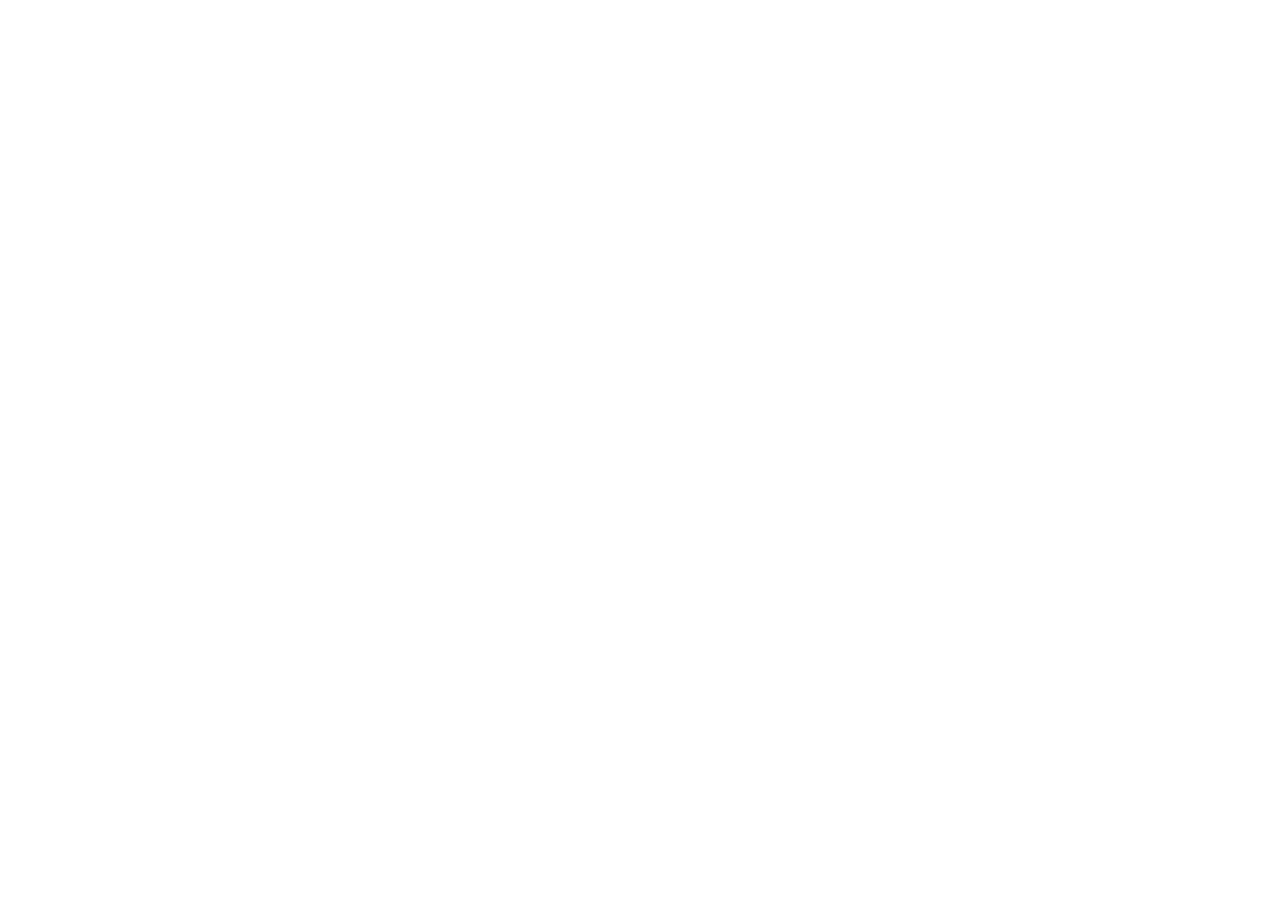
==== commit c77fd789: "Unify BHOC identity and route evidence to owned domain" ====
--- a/evidence.html
+++ b/evidence.html
@@ -1,36 +1 @@
-<!doctype html>
-<html lang="en">
-<head>
-  <meta charset="utf-8"><meta name="viewport" content="width=device-width,initial-scale=1">
-  <title>Related Transplant Evidence | BHOC Transplant Platform</title>
-  <meta name="description" content="Seven external transplant studies on preservation, perfusion, procurement and kidney xenotransplantation, with original sources and clear BHOC evidence boundaries.">
-  <meta name="robots" content="index,follow">
-  <link rel="canonical" href="https://archiljali.github.io/BHOC-Transplant-platform/evidence.html">
-  <link rel="stylesheet" href="assets/site.css?v=readability-1">
-</head>
-<body class="platform-evidence">
-<a class="skip" href="#main">Skip to content</a>
-<header class="top"><nav class="wrap nav" aria-label="Main navigation">
-  <a class="brand" href="./"><span class="mark">BH<span>O</span>C</span><span class="brand-sub">Transplant<br>Evidence Platform</span></a>
-  <div class="links"><a href="./">Overview</a><a href="evidence.html" aria-current="page">Related evidence</a><a href="methodology.html">Method</a><a href="https://archiljali.github.io/BHOC-platform/transplant/Transplant-index.html">Historical HBOC</a><a class="web" href="https://bhoctransplant.com/">Transplant website ↗</a></div>
-</nav></header>
-<main id="main">
-<section class="subhero"><div class="wrap"><div class="eyebrow">External / Related evidence</div><h1>Preservation, perfusion and xenotransplantation.</h1><p>Seven external liver, kidney and lung studies. None evaluated BHOC.</p></div></section>
-<section class="section tight"><div class="wrap">
-  <div class="notice"><strong>External evidence.</strong> Results belong to the study and intervention named in each record. They do not establish BHOC efficacy or a transplant indication. <a href="methodology.html">How we classify evidence →</a></div>
-  <p class="featured-brief"><strong>Focused brief:</strong> <a href="montgomery-kidney-xenotransplantation-evidence.html">Montgomery’s pig-to-human kidney studies and Nature corrections →</a></p>
-  <div class="records">
-<article class="record organ-liver" id="TR-REL-2026-001"><div class="record-top"><span class="number">01 / Liver</span></div><h2>Hypothermic Oxygenated Perfusion Versus Static Cold Storage in Liver Transplantation: A Meta-Analysis of Randomized Trials</h2><dl><div><dt>Year:</dt> <dd>2026</dd></div><div><dt>Design:</dt> <dd>Meta-analysis of randomized trials</dd></div><div><dt>Modality:</dt> <dd>HOPE / preservation</dd></div></dl><p><strong>Population / data:</strong> 8 randomized trials; 984 adult liver transplant recipients</p><p><strong>Published signal:</strong> HOPE was associated with lower early allograft dysfunction, primary non-function, major complications and biliary complications than static cold storage; one-year graft survival was comparable.</p><p class="boundary"><strong>Limit:</strong> HOPE was compared with static cold storage, not with an oxygen-carrier intervention.</p><p class="small"><a href="https://doi.org/10.1111/ctr.70676" rel="noopener noreferrer">DOI: 10.1111/ctr.70676 ↗</a> · <a href="https://pubmed.ncbi.nlm.nih.gov/42717689/" rel="noopener noreferrer">PubMed ↗</a></p></article>
-<article class="record organ-kidney" id="TR-REL-2026-002"><div class="record-top"><span class="number">02 / Kidney</span></div><h2>Machine Perfusion Parameters and 1-Year Outcomes in High KDPI Kidney Transplantation: A Single-Center Cohort Study</h2><dl><div><dt>Year:</dt> <dd>2026</dd></div><div><dt>Design:</dt> <dd>Single-center retrospective cohort</dd></div><div><dt>Modality:</dt> <dd>Hypothermic machine perfusion</dd></div></dl><p><strong>Population / data:</strong> 71 recipients of kidneys with KDPI ≥85</p><p><strong>Published signal:</strong> Pre-specified machine-perfusion flow and resistance groups did not show statistically significant differences in one-year renal function, graft survival or patient survival.</p><p class="boundary"><strong>Limit:</strong> Observational, single-center evidence; no oxygen-carrier intervention was tested.</p><p class="small"><a href="https://doi.org/10.1016/j.transproceed.2026.07.036" rel="noopener noreferrer">DOI: 10.1016/j.transproceed.2026.07.036 ↗</a> · <a href="https://pubmed.ncbi.nlm.nih.gov/42731909/" rel="noopener noreferrer">PubMed ↗</a></p></article>
-<article class="record organ-lung" id="TR-REL-2026-003"><div class="record-top"><span class="number">03 / Lung</span></div><h2>Early-to-Midterm Outcomes of Lung Transplantation Following Procurement with Thoracoabdominal Regional Perfusion: An OPTN Analysis</h2><dl><div><dt>Year:</dt> <dd>2026</dd></div><div><dt>Design:</dt> <dd>OPTN retrospective analysis</dd></div><div><dt>Modality:</dt> <dd>TA-NRP / procurement</dd></div></dl><p><strong>Population / data:</strong> DCD lung transplantation; 1364 standard rapid recovery and 261 TA-NRP recipients</p><p><strong>Published signal:</strong> One- and three-year survival were comparable. After adjustment, TA-NRP recipients had lower odds of ECMO use at 72 hours.</p><p class="boundary"><strong>Limit:</strong> Registry analysis; no oxygen-carrier comparison.</p><p class="small"><a href="https://doi.org/10.1016/j.healun.2026.09.005" rel="noopener noreferrer">DOI: 10.1016/j.healun.2026.09.005 ↗</a> · <a href="https://pubmed.ncbi.nlm.nih.gov/42731647/" rel="noopener noreferrer">PubMed ↗</a></p></article>
-<article class="record organ-liver" id="TR-REL-2026-004"><div class="record-top"><span class="number">04 / Liver</span></div><h2>Real-World Analysis of Hypothermic Oxygenated Perfusion and Normothermic Machine Perfusion in Liver Transplantation: An International Cohort Study</h2><dl><div><dt>Year:</dt> <dd>2026</dd></div><div><dt>Design:</dt> <dd>International real-world cohort</dd></div><div><dt>Modality:</dt> <dd>HOPE vs NMP</dd></div></dl><p><strong>Population / data:</strong> 954 NMP-treated and 1202 HOPE-treated liver grafts</p><p><strong>Published signal:</strong> The study compared contemporary HOPE and NMP practice across international cohorts with substantial baseline donor-risk differences and risk-adjusted analyses.</p><p class="boundary"><strong>Limit:</strong> Non-randomized comparison with baseline donor-risk differences.</p><p class="small"><a href="https://doi.org/10.1097/SLA.0000000000007195" rel="noopener noreferrer">DOI: 10.1097/SLA.0000000000007195 ↗</a> · <a href="https://pubmed.ncbi.nlm.nih.gov/42684111/" rel="noopener noreferrer">PubMed ↗</a></p></article>
-<article class="record organ-liver" id="TR-REL-2026-005"><div class="record-top"><span class="number">05 / Liver</span></div><h2>Real-World Use of Normothermic Machine Perfusion in Liver Transplantation: A Multi-Institutional Experience From the National Organ Perfusion Registry</h2><dl><div><dt>Year:</dt> <dd>2026</dd></div><div><dt>Design:</dt> <dd>Multicenter registry study</dd></div><div><dt>Modality:</dt> <dd>Normothermic machine perfusion</dd></div></dl><p><strong>Population / data:</strong> 545 NMP liver transplants across nine U.S. centers</p><p><strong>Published signal:</strong> The registry described diverse NMP practice and reported a 90-day death-censored graft failure rate of 1.7%.</p><p class="boundary"><strong>Limit:</strong> Descriptive registry evidence without a randomized control group.</p><p class="small"><a href="https://doi.org/10.1111/ctr.70664" rel="noopener noreferrer">DOI: 10.1111/ctr.70664 ↗</a> · <a href="https://pubmed.ncbi.nlm.nih.gov/42672047/" rel="noopener noreferrer">PubMed ↗</a></p></article>
-<article class="record organ-kidney" id="TR-REL-2022-006"><div class="record-top"><span class="number">06 / Kidney</span></div><h2>Results of Two Cases of Pig-to-Human Kidney Xenotransplantation</h2><p class="small">Montgomery RA, Stern JM, Lonze BE, et al. · NEJM · 19 May 2022</p><dl><div><dt>Design:</dt> <dd>Two-case human decedent study</dd></div><div><dt>Observation:</dt> <dd>54 hours</dd></div></dl><p><strong>Published signal:</strong> Short-term xenograft function without biopsy signs of hyperacute or antibody-mediated rejection during the observation window.</p><p class="boundary"><strong>Limit:</strong> Short-term decedent study; it cannot establish outcomes in living recipients.</p><p><a href="montgomery-kidney-xenotransplantation-evidence.html#study-2022">Read the focused evidence brief →</a></p><p class="small"><a href="https://doi.org/10.1056/NEJMoa2120238">DOI: 10.1056/NEJMoa2120238 ↗</a> · <a href="https://pubmed.ncbi.nlm.nih.gov/35584156/">PubMed / full author list ↗</a></p></article>
-<article class="record organ-kidney" id="TR-REL-2026-007"><div class="record-top"><span class="number">07 / Kidney</span></div><h2>Physiology and immunology of a pig-to-human decedent kidney xenotransplant</h2><p class="small">Montgomery RA, Stern JM, Fathi F, Suek N, et al. · Nature · First online 13 November 2025; issue 5 February 2026</p><dl><div><dt>Design:</dt> <dd>Single-recipient human decedent study</dd></div><div><dt>Observation:</dt> <dd>61 days</dd></div></dl><p><strong>Published signal:</strong> Dialysis independence; rejection on day 33, reported as reversed after treatment.</p><p class="boundary"><strong>Limit:</strong> Rejection occurred on day 33; one decedent study cannot establish long-term outcomes in living recipients.</p><p><a href="montgomery-kidney-xenotransplantation-evidence.html#study-2026">Read the focused evidence brief →</a></p><p class="small"><a href="https://doi.org/10.1038/s41586-025-09847-6">DOI: 10.1038/s41586-025-09847-6 ↗</a> · <a href="https://pubmed.ncbi.nlm.nih.gov/41233546/">PubMed / full author list ↗</a></p><p class="small">Corrections: <a href="https://doi.org/10.1038/s41586-026-10252-w">Publisher, 12 February 2026</a> · <a href="https://doi.org/10.1038/s41586-026-10694-2">Author, 4 June 2026</a>. Amendments are not counted as separate studies.</p></article>
-  </div>
-  <p class="small">Seven study records · <a href="data/related-evidence.json">Source data (JSON)</a> · Updated <time datetime="2026-09-27">27 September 2026</time>.</p>
-</div></section>
-<section class="section alt tight"><div class="wrap"><h2>Historical HBOC publications</h2><p>The 53-record catalogue remains in the central BHOC Platform.</p><a class="button" href="https://archiljali.github.io/BHOC-platform/transplant/Transplant-index.html">Open historical catalogue ↗</a></div></section>
-</main>
-<footer class="footer"><div class="wrap"><span>© 2026 Archil Jaliashvili · BHOC Transplant evidence platform</span><span><a href="https://bhoctransplant.com/">BHOC Transplant</a> · <a href="https://archiljali.github.io/BHOC-platform/">BHOC Platform</a></span></div></footer>
-</body></html>
+<!doctype html><html lang="en"><head><meta charset="utf-8"><meta name="viewport" content="width=device-width,initial-scale=1"><meta name="robots" content="noindex,follow"><meta name="yandex" content="noindex"><link rel="canonical" href="https://bhoctherapeutics.com/evidence/library/transplant/related/evidence.html"><meta http-equiv="refresh" content="0;url=https://bhoctherapeutics.com/evidence/library/transplant/related/evidence.html"><title>Related transplant evidence | BHOC Therapeutics</title></head><body><main><h1>Related transplant evidence</h1><p>The current source-linked page is at <a href="https://bhoctherapeutics.com/evidence/library/transplant/related/evidence.html">the unified BHOC evidence catalogue</a>.</p></main></body></html>
